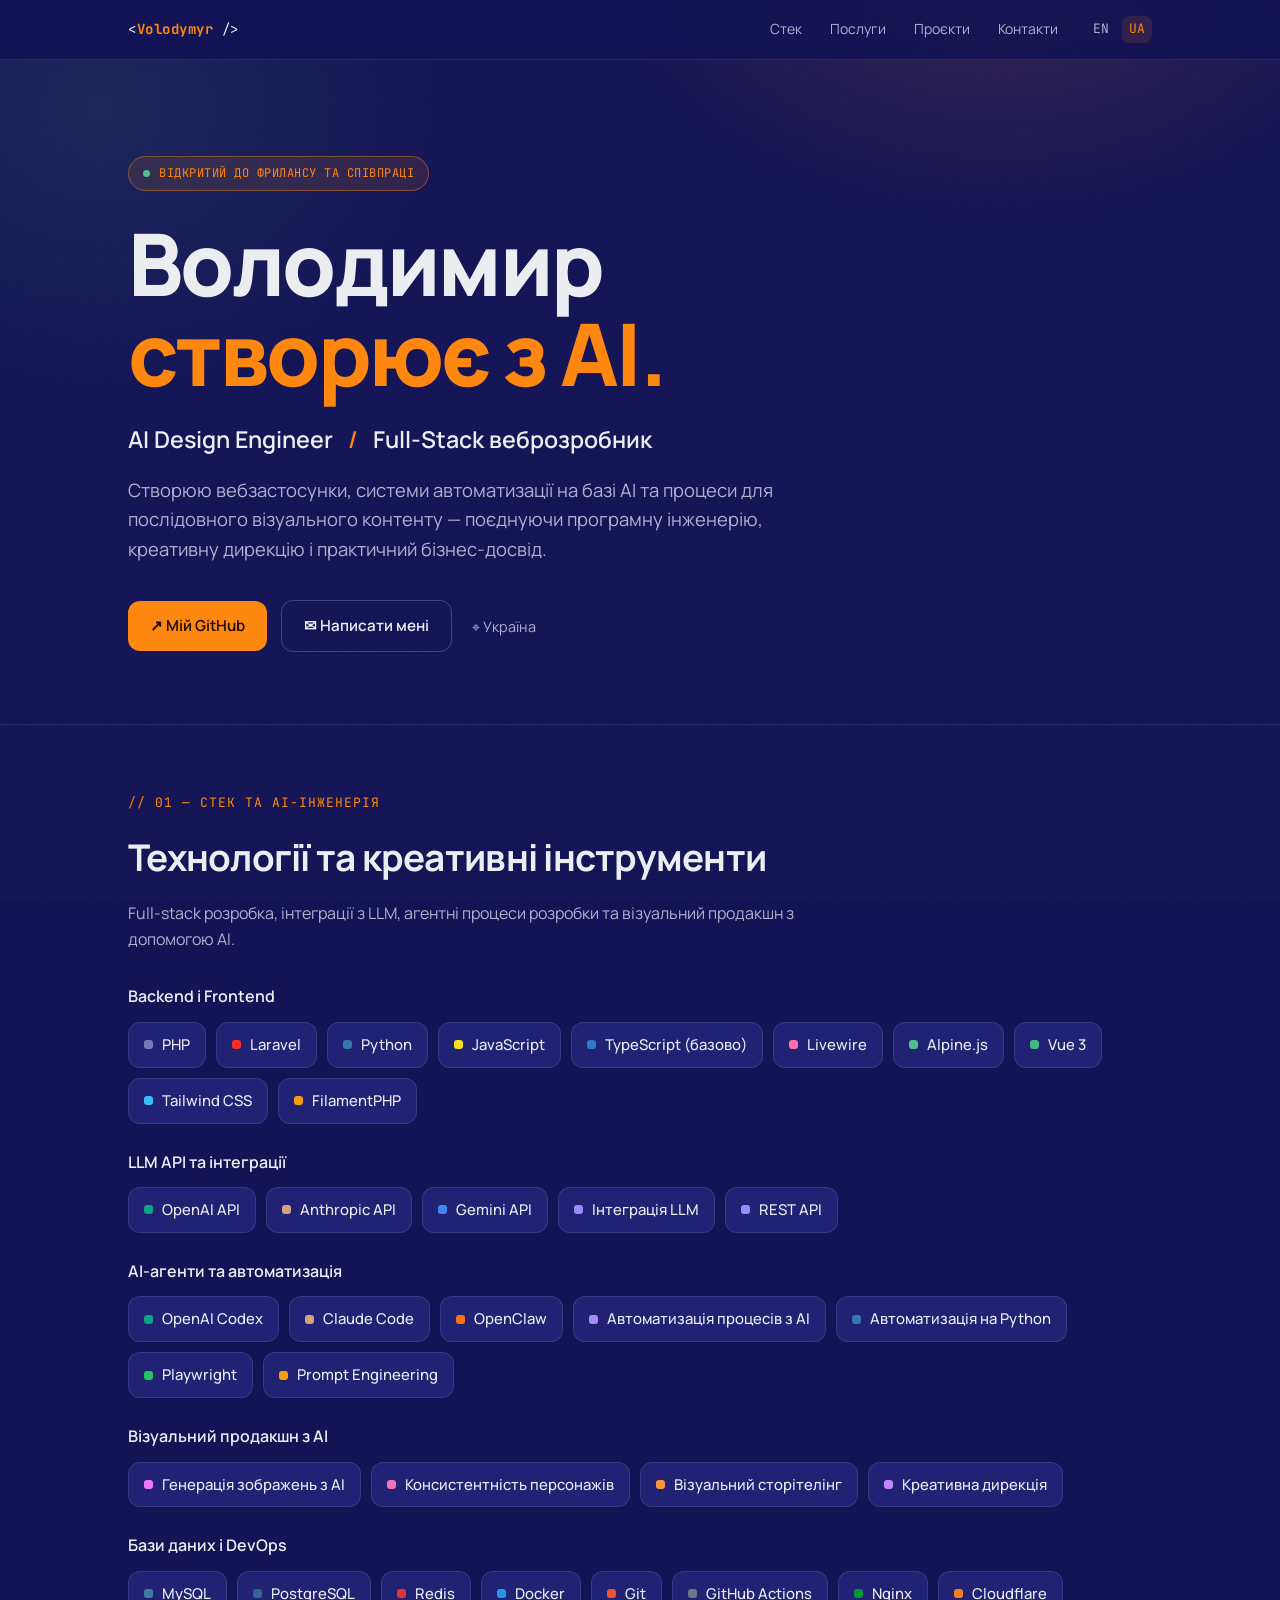
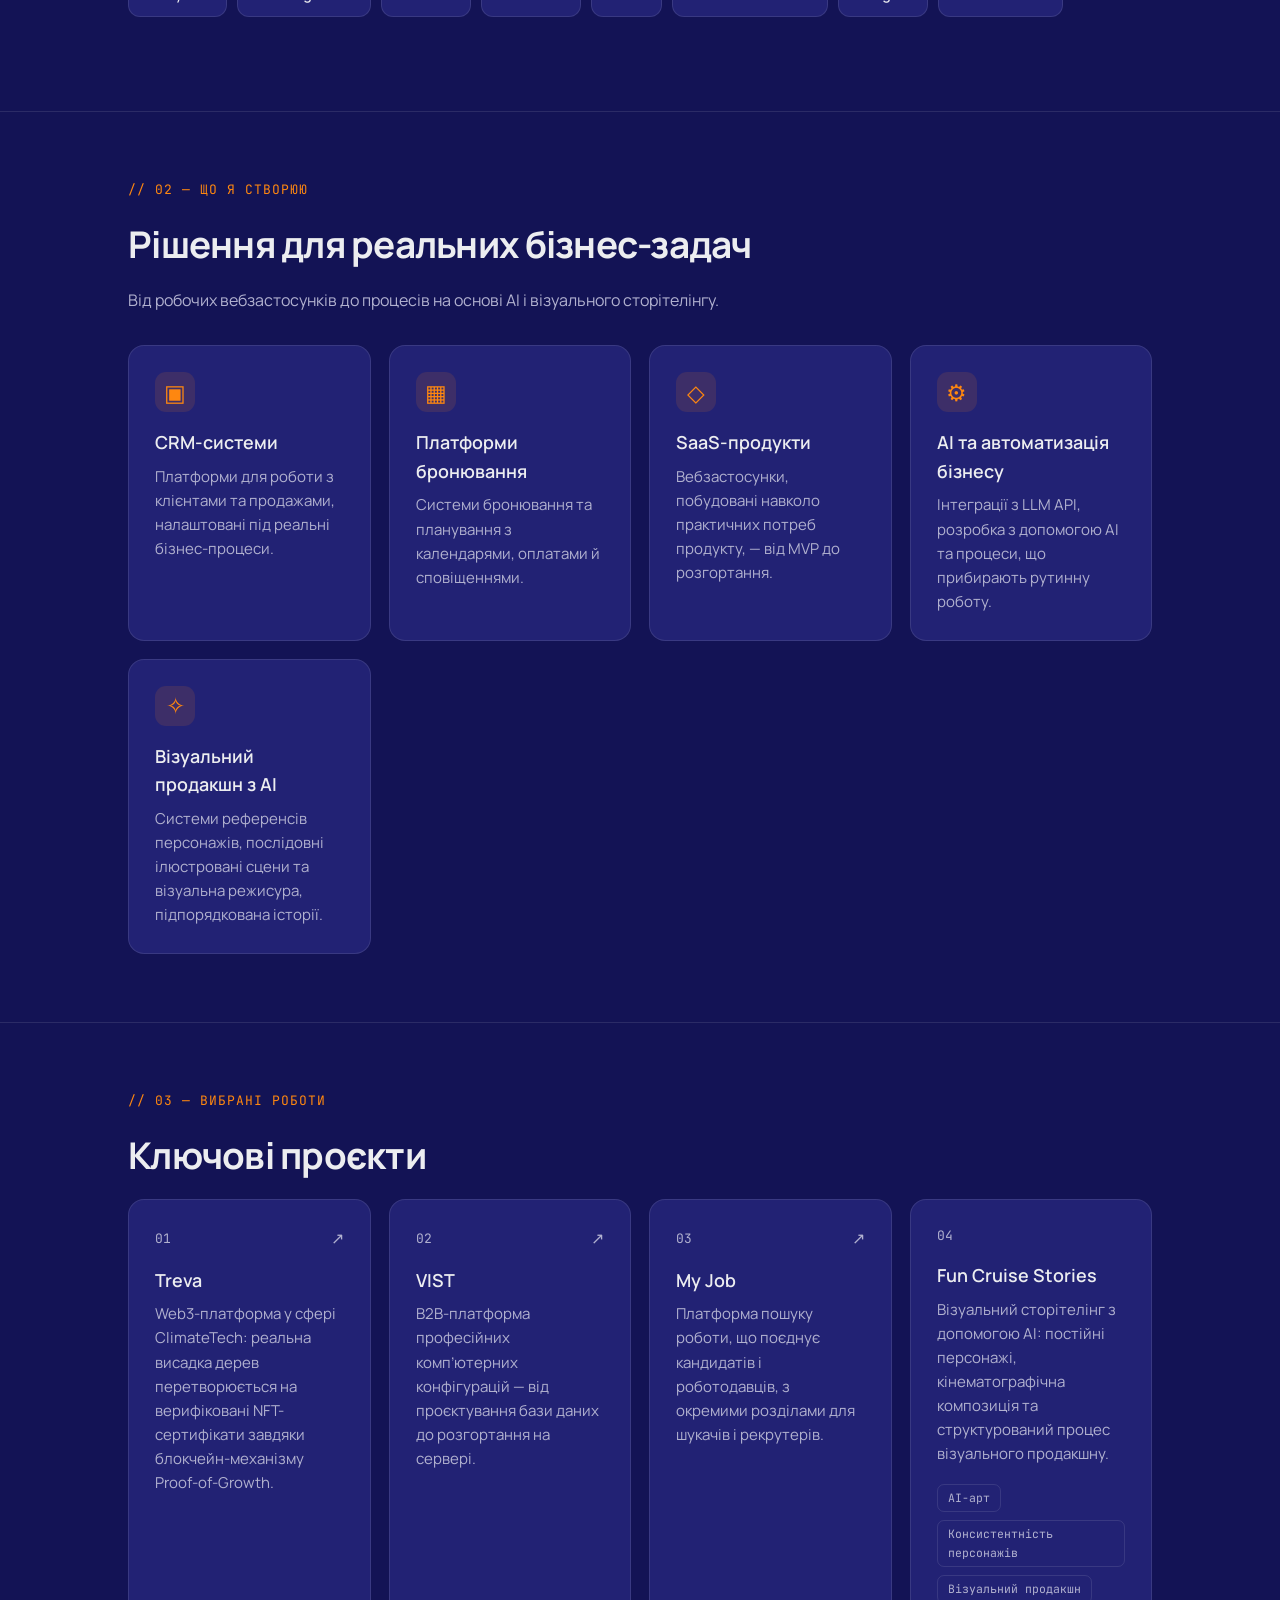
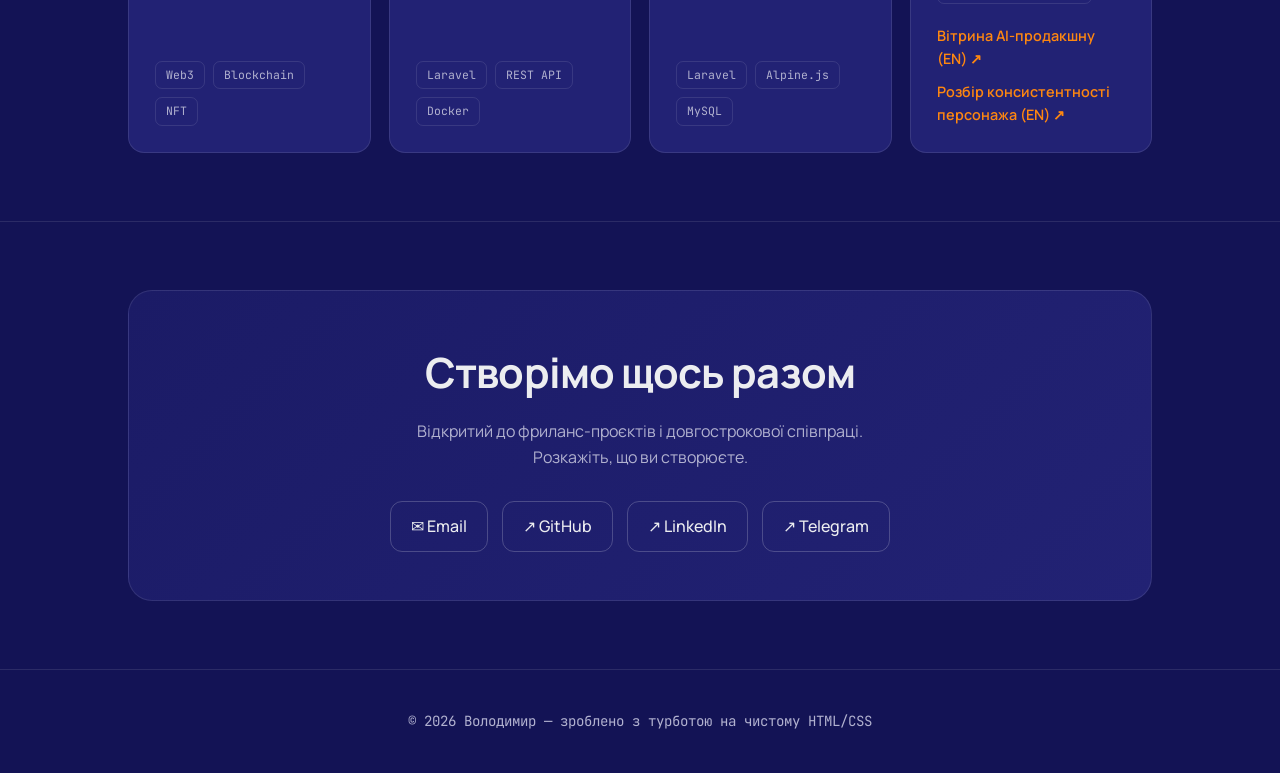
==== ua/index.html @ d11545d3 "feat: add Ukrainian version and expand AI stack - New stack groups, AI visual production card, Fun C" ====
<!DOCTYPE html>
<html lang="uk">
<head>
<meta charset="UTF-8" />
<meta name="viewport" content="width=device-width, initial-scale=1.0" />
<meta name="description" content="Володимир — AI Design Engineer і Full-Stack веброзробник. Laravel, Python, AI-агенти, автоматизація та візуальний продакшн." />
<title>Володимир — AI Design Engineer / Full-Stack веброзробник</title>
<link rel="canonical" href="https://vsukhovoi.github.io/ua/" />
<link rel="alternate" hreflang="en" href="https://vsukhovoi.github.io/" />
<link rel="alternate" hreflang="uk" href="https://vsukhovoi.github.io/ua/" />
<link rel="alternate" hreflang="x-default" href="https://vsukhovoi.github.io/" />
<link rel="preconnect" href="https://fonts.googleapis.com" />
<link rel="preconnect" href="https://fonts.gstatic.com" crossorigin />
<link href="https://fonts.googleapis.com/css2?family=Manrope:wght@400;500;600;700;800&family=JetBrains+Mono:wght@400;500&display=swap" rel="stylesheet" />
<link rel="stylesheet" href="../style.css" />
</head>
<body>
<nav><div class="nav-inner"><a href="#" class="logo">&lt;<b>Volodymyr</b> /&gt;</a><div class="nav-right"><div class="nav-links"><a href="#stack">Стек</a><a href="#build">Послуги</a><a href="#work">Проєкти</a><a href="#contact">Контакти</a></div><div class="lang"><a href="../" hreflang="en" lang="en">EN</a><a href="./" aria-current="page">UA</a></div></div></div></nav>
<header><div class="wrap">
<span class="eyebrow reveal d1"><span class="dot"></span> ВІДКРИТИЙ ДО ФРИЛАНСУ ТА СПІВПРАЦІ</span>
<h1 class="reveal d2">Володимир<br><span class="accent">створює з AI.</span></h1>
<p class="role reveal d3">AI Design Engineer <span class="sep">/</span> Full-Stack веброзробник</p>
<p class="lead reveal d4">Створюю вебзастосунки, системи автоматизації на базі AI та процеси для послідовного візуального контенту — поєднуючи програмну інженерію, креативну дирекцію і практичний бізнес-досвід.</p>
<div class="cta reveal d5"><a href="https://github.com/vsukhovoi" class="btn btn-primary" target="_blank" rel="noopener noreferrer">↗ Мій GitHub</a><a href="mailto:volodymyrsukhovoi@gmail.com" class="btn btn-ghost">✉ Написати мені</a><span class="meta-chip">⌖ Україна</span></div>
</div></header>
<section id="stack"><div class="wrap"><div class="sec-label">// 01 — СТЕК ТА AI-ІНЖЕНЕРІЯ</div><h2 class="sec-title">Технології та креативні інструменти</h2><p class="sec-intro">Full-stack розробка, інтеграції з LLM, агентні процеси розробки та візуальний продакшн з допомогою AI.</p>
<div class="stack-group"><h3>Backend і Frontend</h3><div class="stack">
<span class="chip"><i class="swatch" style="background:#777BB4"></i>PHP</span><span class="chip"><i class="swatch" style="background:#FF2D20"></i>Laravel</span><span class="chip"><i class="swatch" style="background:#3776AB"></i>Python</span><span class="chip"><i class="swatch" style="background:#F7DF1E"></i>JavaScript</span><span class="chip"><i class="swatch" style="background:#3178C6"></i>TypeScript (базово)</span><span class="chip"><i class="swatch" style="background:#FB70A9"></i>Livewire</span><span class="chip"><i class="swatch" style="background:#4FC08D"></i>Alpine.js</span><span class="chip"><i class="swatch" style="background:#42B883"></i>Vue 3</span><span class="chip"><i class="swatch" style="background:#38BDF8"></i>Tailwind CSS</span><span class="chip"><i class="swatch" style="background:#F59E0B"></i>FilamentPHP</span>
</div></div>
<div class="stack-group"><h3>LLM API та інтеграції</h3><div class="stack">
<span class="chip"><i class="swatch" style="background:#10A37F"></i>OpenAI API</span><span class="chip"><i class="swatch" style="background:#D4A27F"></i>Anthropic API</span><span class="chip"><i class="swatch" style="background:#4285F4"></i>Gemini API</span><span class="chip"><i class="swatch" style="background:#9B8AFB"></i>Інтеграція LLM</span><span class="chip"><i class="swatch" style="background:#9B8AFB"></i>REST API</span>
</div></div>
<div class="stack-group"><h3>AI-агенти та автоматизація</h3><div class="stack">
<span class="chip"><i class="swatch" style="background:#10A37F"></i>OpenAI Codex</span><span class="chip"><i class="swatch" style="background:#D4A27F"></i>Claude Code</span><span class="chip"><i class="swatch" style="background:#F97316"></i>OpenClaw</span><span class="chip"><i class="swatch" style="background:#A78BFA"></i>Автоматизація процесів з AI</span><span class="chip"><i class="swatch" style="background:#3776AB"></i>Автоматизація на Python</span><span class="chip"><i class="swatch" style="background:#22C55E"></i>Playwright</span><span class="chip"><i class="swatch" style="background:#F59E0B"></i>Prompt Engineering</span>
</div></div>
<div class="stack-group"><h3>Візуальний продакшн з AI</h3><div class="stack">
<span class="chip"><i class="swatch" style="background:#E879F9"></i>Генерація зображень з AI</span><span class="chip"><i class="swatch" style="background:#F472B6"></i>Консистентність персонажів</span><span class="chip"><i class="swatch" style="background:#FB923C"></i>Візуальний сторітелінг</span><span class="chip"><i class="swatch" style="background:#C084FC"></i>Креативна дирекція</span>
</div></div>
<div class="stack-group"><h3>Бази даних і DevOps</h3><div class="stack">
<span class="chip"><i class="swatch" style="background:#4479A1"></i>MySQL</span><span class="chip"><i class="swatch" style="background:#336791"></i>PostgreSQL</span><span class="chip"><i class="swatch" style="background:#DC382D"></i>Redis</span><span class="chip"><i class="swatch" style="background:#2496ED"></i>Docker</span><span class="chip"><i class="swatch" style="background:#F05032"></i>Git</span><span class="chip"><i class="swatch" style="background:#6E7681"></i>GitHub Actions</span><span class="chip"><i class="swatch" style="background:#009639"></i>Nginx</span><span class="chip"><i class="swatch" style="background:#F38020"></i>Cloudflare</span>
</div></div>
</div></section>
<section id="build"><div class="wrap"><div class="sec-label">// 02 — ЩО Я СТВОРЮЮ</div><h2 class="sec-title">Рішення для реальних бізнес-задач</h2><p class="sec-intro">Від робочих вебзастосунків до процесів на основі AI і візуального сторітелінгу.</p><div class="grid">
<div class="card"><div class="ico" aria-hidden="true">▣</div><h3>CRM-системи</h3><p>Платформи для роботи з клієнтами та продажами, налаштовані під реальні бізнес-процеси.</p></div>
<div class="card"><div class="ico" aria-hidden="true">▦</div><h3>Платформи бронювання</h3><p>Системи бронювання та планування з календарями, оплатами й сповіщеннями.</p></div>
<div class="card"><div class="ico" aria-hidden="true">◇</div><h3>SaaS-продукти</h3><p>Вебзастосунки, побудовані навколо практичних потреб продукту, — від MVP до розгортання.</p></div>
<div class="card"><div class="ico" aria-hidden="true">⚙</div><h3>AI та автоматизація бізнесу</h3><p>Інтеграції з LLM API, розробка з допомогою AI та процеси, що прибирають рутинну роботу.</p></div>
<div class="card"><div class="ico" aria-hidden="true">✧</div><h3>Візуальний продакшн з AI</h3><p>Системи референсів персонажів, послідовні ілюстровані сцени та візуальна режисура, підпорядкована історії.</p></div>
</div></div></section>
<section id="work"><div class="wrap"><div class="sec-label">// 03 — ВИБРАНІ РОБОТИ</div><h2 class="sec-title">Ключові проєкти</h2><div class="grid">
<a href="https://www.trevaproject.com/" class="proj" target="_blank" rel="noopener noreferrer"><div class="proj-top"><span class="num">01</span><span class="arrow">↗</span></div><h3>Treva</h3><p>Web3-платформа у сфері ClimateTech: реальна висадка дерев перетворюється на верифіковані NFT-сертифікати завдяки блокчейн-механізму Proof-of-Growth.</p><div class="tags"><span class="tag">Web3</span><span class="tag">Blockchain</span><span class="tag">NFT</span></div></a>
<a href="https://vist.net.ua/" class="proj" target="_blank" rel="noopener noreferrer"><div class="proj-top"><span class="num">02</span><span class="arrow">↗</span></div><h3>VIST</h3><p>B2B-платформа професійних комп’ютерних конфігурацій — від проєктування бази даних до розгортання на сервері.</p><div class="tags"><span class="tag">Laravel</span><span class="tag">REST API</span><span class="tag">Docker</span></div></a>
<a href="https://myjob.co.ua/" class="proj" target="_blank" rel="noopener noreferrer"><div class="proj-top"><span class="num">03</span><span class="arrow">↗</span></div><h3>My Job</h3><p>Платформа пошуку роботи, що поєднує кандидатів і роботодавців, з окремими розділами для шукачів і рекрутерів.</p><div class="tags"><span class="tag">Laravel</span><span class="tag">Alpine.js</span><span class="tag">MySQL</span></div></a>
<div class="proj"><div class="proj-top"><span class="num">04</span></div><h3>Fun Cruise Stories</h3><p>Візуальний сторітелінг з допомогою AI: постійні персонажі, кінематографічна композиція та структурований процес візуального продакшну.</p><div class="tags"><span class="tag">AI-арт</span><span class="tag">Консистентність персонажів</span><span class="tag">Візуальний продакшн</span></div><div class="project-links"><a href="https://github.com/vsukhovoi/ai-design-automation-showcase" target="_blank" rel="noopener noreferrer">Вітрина AI-продакшну (EN) ↗</a><a href="https://github.com/vsukhovoi/ai-design-automation-showcase/tree/main/breakdown" target="_blank" rel="noopener noreferrer">Розбір консистентності персонажа (EN) ↗</a></div></div>
</div></div></section>
<section id="contact"><div class="wrap"><div class="contact-box"><h2>Створімо щось разом</h2><p>Відкритий до фриланс-проєктів і довгострокової співпраці. Розкажіть, що ви створюєте.</p><div class="socials"><a href="mailto:volodymyrsukhovoi@gmail.com" class="soc">✉ Email</a><a href="https://github.com/vsukhovoi" class="soc" target="_blank" rel="noopener noreferrer">↗ GitHub</a><a href="https://linkedin.com/in/volodymyr-sukhovoi" class="soc" target="_blank" rel="noopener noreferrer">↗ LinkedIn</a><a href="https://t.me/vsukhovoi" class="soc" target="_blank" rel="noopener noreferrer">↗ Telegram</a></div></div></div></section>
<footer><div class="wrap"><span class="mono">© <span id="year">2026</span> Володимир — зроблено з турботою на чистому HTML/CSS</span></div></footer>
<script src="../script.js"></script>
</body>
</html>
---- style.css ----
:root{--bg:#131355;--bg-soft:#1b1b66;--surface:#222274;--line:rgba(255,255,255,.10);--line-strong:rgba(255,255,255,.20);--text:#ecedf0;--muted:#b1b1cf;--accent:#fe8710;--accent-soft:rgba(254,135,16,.12);--vue:#4fc08d;--radius:16px;--maxw:1080px;--f-head:"Sora",sans-serif;--f-body:"Hanken Grotesk",sans-serif;--f-mono:"JetBrains Mono",monospace}
/* Sora and Hanken Grotesk have no basic Cyrillic */
html:lang(uk){--f-head:"Manrope",sans-serif;--f-body:"Manrope",sans-serif}
*{margin:0;padding:0;box-sizing:border-box}html{scroll-behavior:smooth}body{background:var(--bg);color:var(--text);font-family:var(--f-body);line-height:1.6;-webkit-font-smoothing:antialiased;overflow-x:hidden}
body::before{content:"";position:fixed;inset:0;z-index:-2;background:radial-gradient(700px 500px at 78% -8%,rgba(254,135,16,.16),transparent 60%),radial-gradient(620px 520px at 8% 12%,rgba(79,192,141,.10),transparent 60%);pointer-events:none}
body::after{content:"";position:fixed;inset:0;z-index:-1;opacity:.035;pointer-events:none;background-image:url("data:image/svg+xml,%3Csvg xmlns='http://www.w3.org/2000/svg' width='120' height='120'%3E%3Cfilter id='n'%3E%3CfeTurbulence type='fractalNoise' baseFrequency='0.9' numOctaves='3'/%3E%3C/filter%3E%3Crect width='100%25' height='100%25' filter='url(%23n)'/%3E%3C/svg%3E")}
a{color:inherit;text-decoration:none}.wrap{max-width:var(--maxw);margin:auto;padding:0 28px}.mono{font-family:var(--f-mono)}
nav{position:sticky;top:0;z-index:50;backdrop-filter:blur(12px);background:rgba(19,19,85,.84);border-bottom:1px solid var(--line)}.nav-inner{display:flex;align-items:center;justify-content:space-between;padding:16px 28px;max-width:var(--maxw);margin:auto}.logo{font-family:var(--f-mono);font-size:14px;letter-spacing:.5px}.logo b{color:var(--accent)}.nav-links{display:flex;gap:28px;font-size:14px}.nav-links a{color:var(--muted);transition:color .2s}.nav-links a:hover{color:var(--text)}.nav-right{display:flex;align-items:center;gap:28px}.lang{display:flex;align-items:center;gap:6px;font-family:var(--f-mono);font-size:13px;color:var(--muted)}.lang a{padding:3px 7px;border-radius:7px;transition:color .2s}.lang a:hover{color:var(--text)}.lang a[aria-current]{color:var(--accent);background:var(--accent-soft)}
header{padding:96px 0 72px;position:relative}.eyebrow{display:inline-flex;align-items:center;gap:9px;font-family:var(--f-mono);font-size:12px;letter-spacing:.5px;color:var(--accent);background:var(--accent-soft);padding:7px 14px;border-radius:100px;border:1px solid rgba(254,135,16,.4);margin-bottom:28px}.dot{width:7px;height:7px;border-radius:50%;background:var(--vue);box-shadow:0 0 0 0 rgba(79,192,141,.6);animation:pulse 2.2s infinite}@keyframes pulse{0%{box-shadow:0 0 0 0 rgba(79,192,141,.5)}70%{box-shadow:0 0 0 9px rgba(79,192,141,0)}100%{box-shadow:0 0 0 0 rgba(79,192,141,0)}}
h1{font-family:var(--f-head);font-weight:800;font-size:clamp(2.8rem,8vw,5.4rem);line-height:1.04;letter-spacing:-.03em;margin-bottom:22px}h1 .accent{color:var(--accent)}.role{font-family:var(--f-head);font-weight:600;font-size:clamp(1.05rem,2.4vw,1.45rem);margin-bottom:18px}.role .sep{color:var(--accent);margin:0 10px}.lead{font-size:clamp(1rem,2vw,1.15rem);color:var(--muted);max-width:680px;margin-bottom:36px}.cta{display:flex;flex-wrap:wrap;gap:14px;align-items:center}.btn{display:inline-flex;align-items:center;gap:9px;font-weight:600;font-size:.95rem;padding:13px 22px;border-radius:12px;transition:transform .18s,background .2s,border-color .2s}.btn:hover{transform:translateY(-2px)}.btn-primary{background:var(--accent);color:#1a0a08}.btn-ghost{border:1px solid var(--line-strong)}.btn-ghost:hover{border-color:var(--accent);color:var(--accent)}.meta-chip{display:inline-flex;align-items:center;gap:8px;color:var(--muted);font-size:.9rem;margin-left:6px}
section{padding:68px 0;border-top:1px solid var(--line)}.sec-label{font-family:var(--f-mono);font-size:13px;color:var(--accent);letter-spacing:1px;margin-bottom:14px}.sec-title{font-family:var(--f-head);font-weight:700;font-size:clamp(1.6rem,4vw,2.3rem);letter-spacing:-.02em;margin-bottom:14px}.sec-intro{color:var(--muted);margin-bottom:32px;max-width:740px}
.stack-group{margin-bottom:26px}.stack-group h3{font-family:var(--f-head);font-size:1rem;font-weight:600;margin-bottom:12px}.stack{display:flex;flex-wrap:wrap;gap:10px}.chip{display:inline-flex;align-items:center;gap:9px;background:var(--surface);border:1px solid var(--line);padding:10px 15px;border-radius:12px;font-size:.93rem;font-weight:500;transition:transform .18s,border-color .2s,background .2s}.chip:hover{transform:translateY(-3px);border-color:var(--line-strong);background:var(--bg-soft)}.swatch{width:9px;height:9px;border-radius:3px;flex-shrink:0}
.grid{display:grid;grid-template-columns:repeat(auto-fit,minmax(240px,1fr));gap:18px}.card,.proj{background:var(--surface);border:1px solid var(--line);border-radius:var(--radius);padding:26px;transition:transform .2s,border-color .2s}.card:hover,.proj:hover{transform:translateY(-4px);border-color:var(--accent)}.card .ico{width:40px;height:40px;border-radius:11px;background:var(--accent-soft);display:flex;align-items:center;justify-content:center;margin-bottom:16px;color:var(--accent);font-size:23px}.card h3,.proj h3{font-family:var(--f-head);font-size:1.12rem;font-weight:600;margin-bottom:8px}.card p,.proj p{color:var(--muted);font-size:.94rem}.proj{display:flex;flex-direction:column}.proj-top{display:flex;align-items:center;justify-content:space-between;margin-bottom:14px}.proj-top .num{font-family:var(--f-mono);font-size:13px;color:var(--muted)}.proj-top .arrow{color:var(--muted)}.proj p{margin-bottom:18px}.tags{display:flex;flex-wrap:wrap;gap:8px;margin-top:auto}.tag{font-family:var(--f-mono);font-size:11.5px;color:var(--muted);border:1px solid var(--line);padding:4px 10px;border-radius:7px}.project-links{display:flex;flex-direction:column;align-items:flex-start;gap:10px;margin-top:20px}.project-links a{color:var(--accent);font-size:.9rem;font-weight:600;text-decoration:none}.project-links a:hover{text-decoration:underline}
.contact-box{background:linear-gradient(135deg,var(--bg-soft),var(--surface));border:1px solid var(--line);border-radius:24px;padding:48px;text-align:center}.contact-box h2{font-family:var(--f-head);font-weight:700;font-size:clamp(1.6rem,5vw,2.6rem);letter-spacing:-.02em;margin-bottom:14px}.contact-box p{color:var(--muted);max-width:480px;margin:0 auto 30px}.socials{display:flex;flex-wrap:wrap;gap:14px;justify-content:center}.soc{display:inline-flex;align-items:center;gap:9px;border:1px solid var(--line-strong);padding:12px 20px;border-radius:12px;font-weight:500;transition:transform .18s,border-color .2s,color .2s}.soc:hover{transform:translateY(-2px);border-color:var(--accent);color:var(--accent)}footer{padding:40px 0;border-top:1px solid var(--line);text-align:center;color:var(--muted);font-size:.88rem}
.reveal{opacity:0;transform:translateY(22px);animation:rise .7s cubic-bezier(.2,.7,.2,1) forwards}@keyframes rise{to{opacity:1;transform:none}}.d1{animation-delay:.05s}.d2{animation-delay:.15s}.d3{animation-delay:.25s}.d4{animation-delay:.35s}.d5{animation-delay:.45s}
@media(max-width:640px){.nav-links{display:none}header{padding:72px 0 56px}.wrap{padding:0 20px}.contact-box{padding:30px 20px}.role .sep{margin:0 5px}}
@media(prefers-reduced-motion:reduce){*,*::before,*::after{animation-duration:.01ms!important;transition-duration:.01ms!important;scroll-behavior:auto!important}}
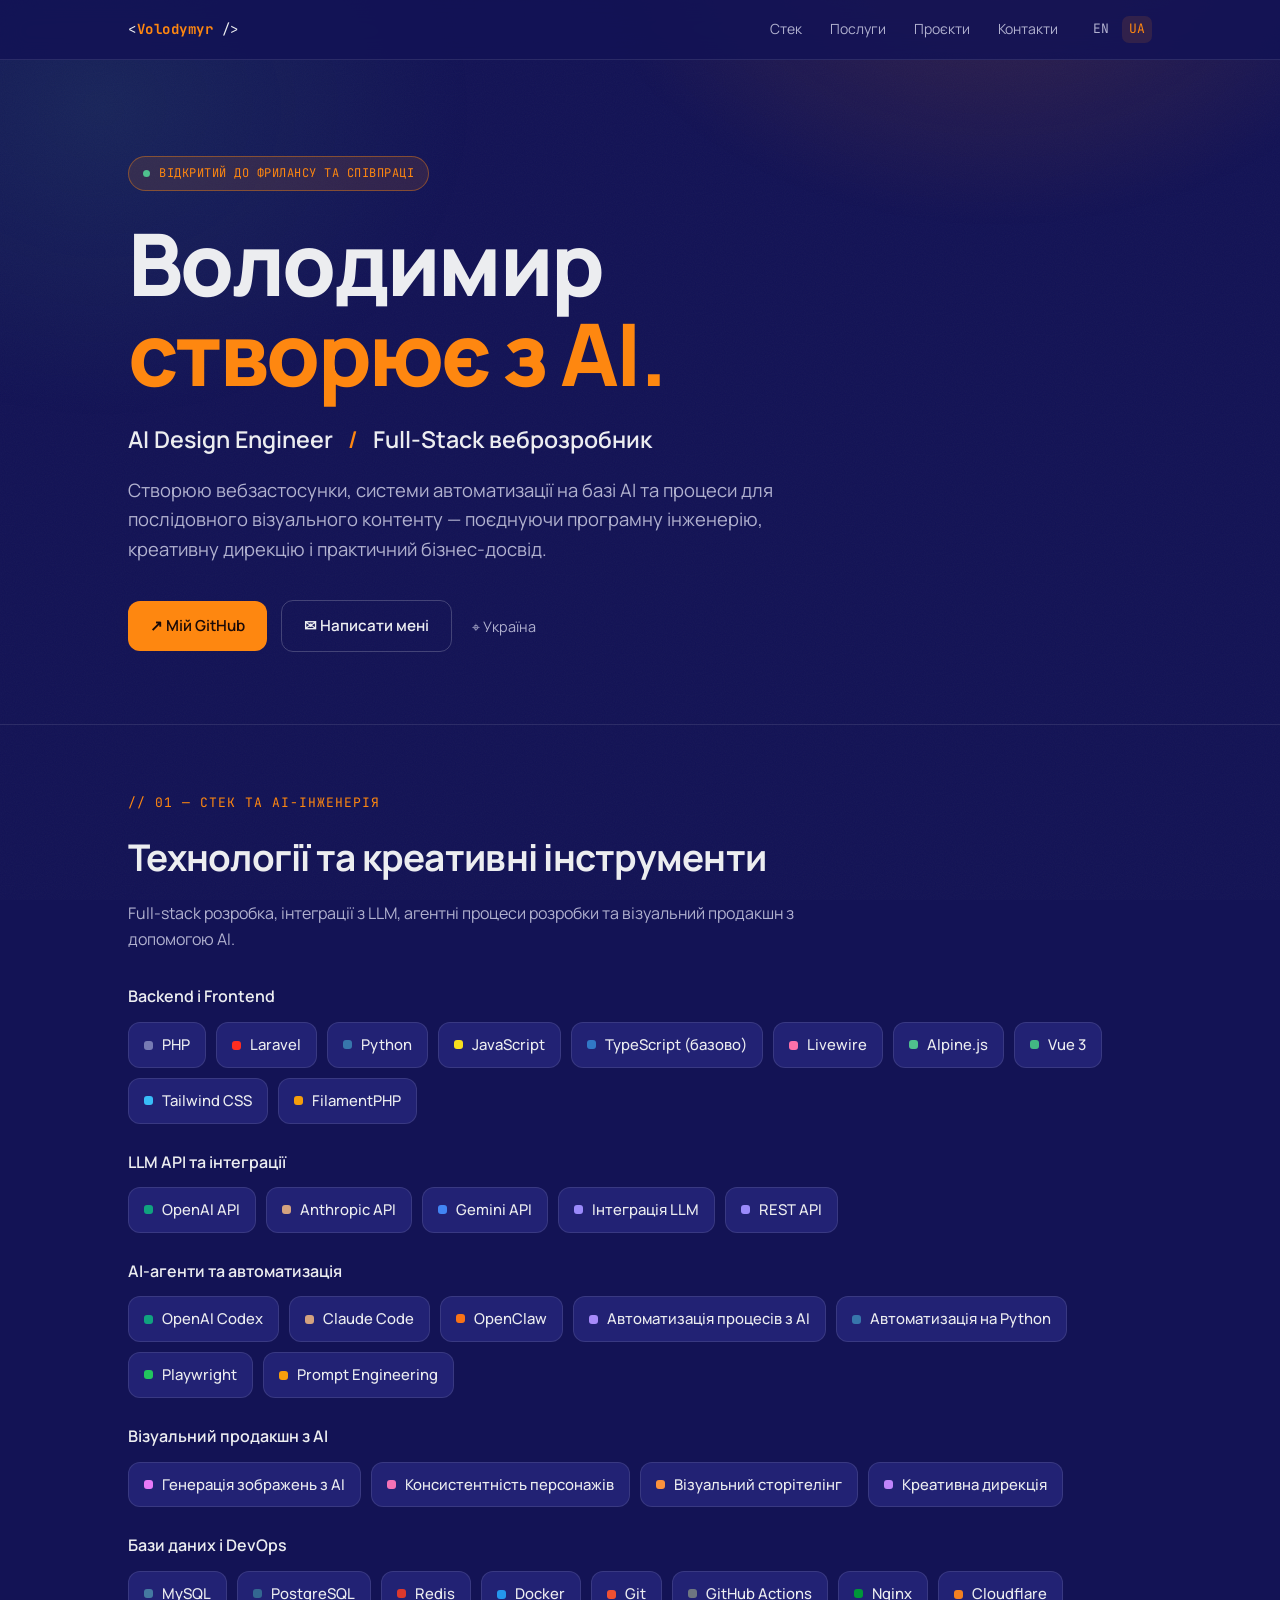
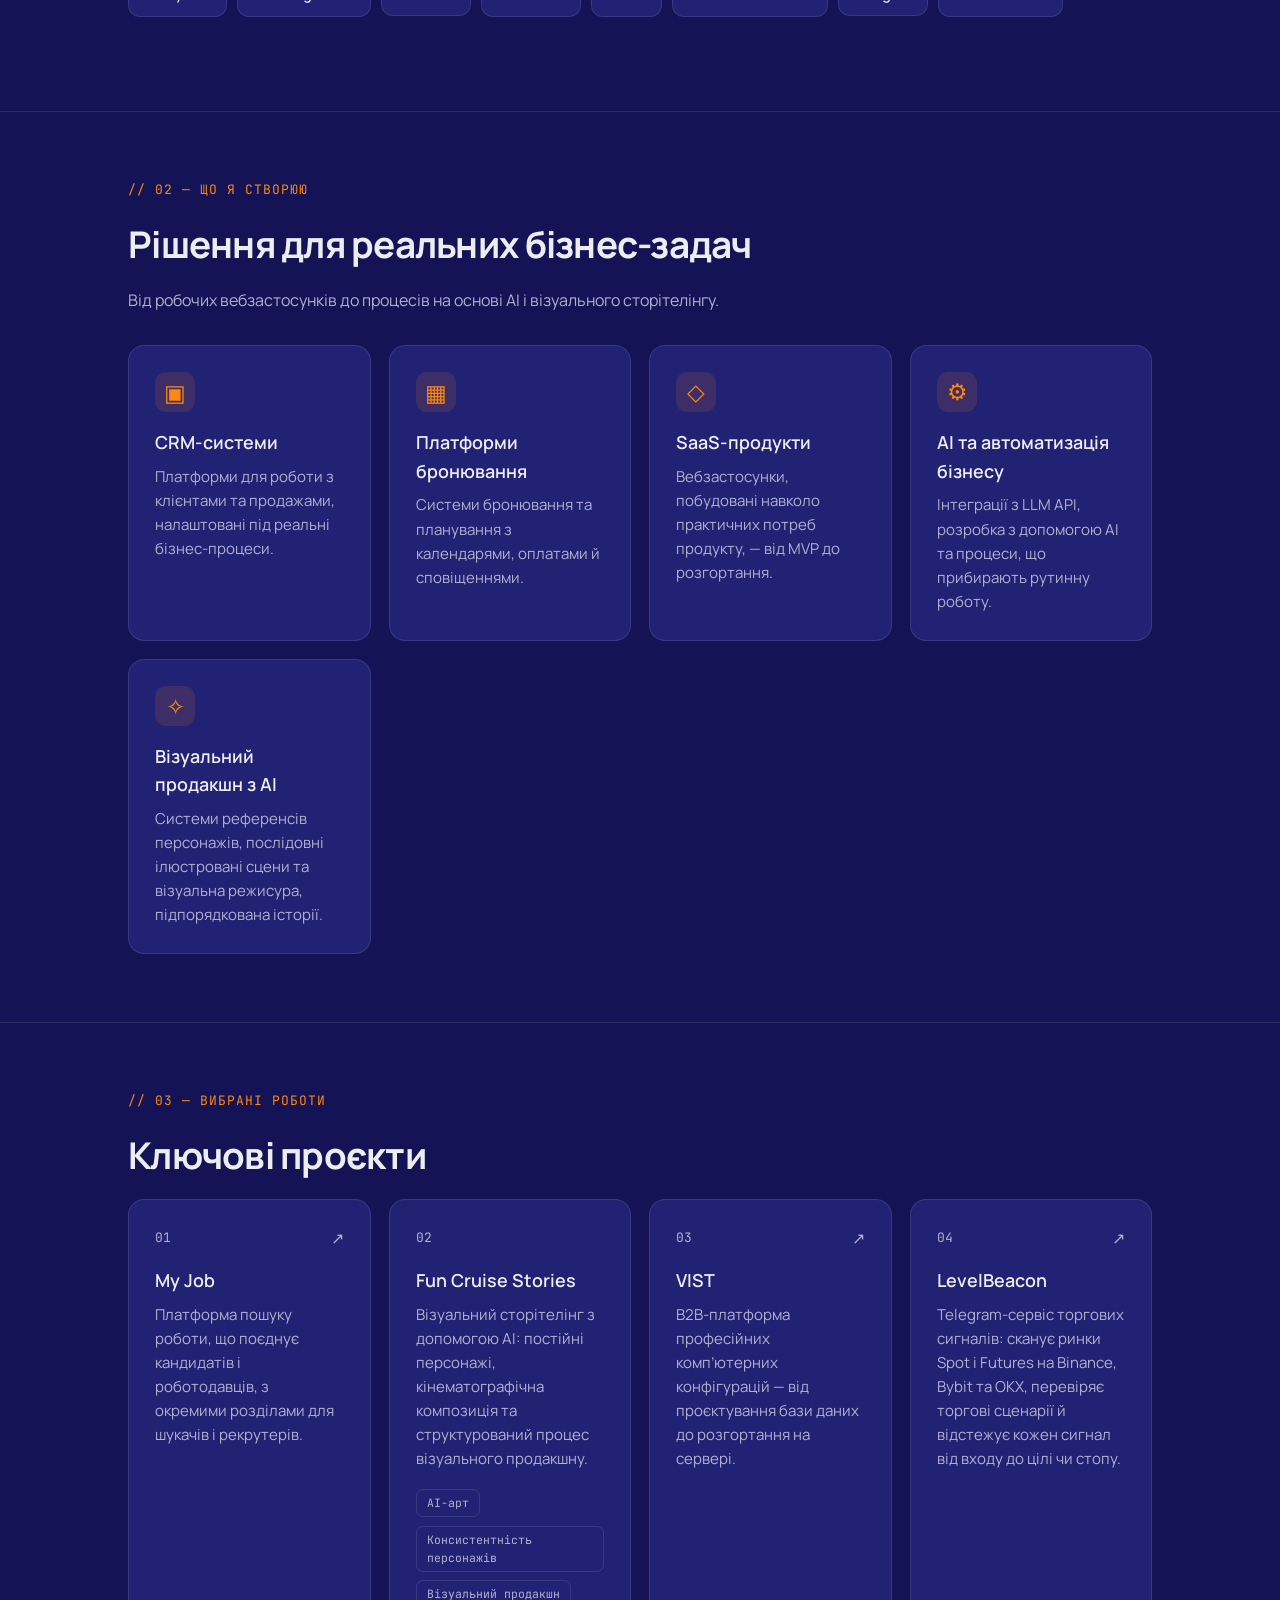
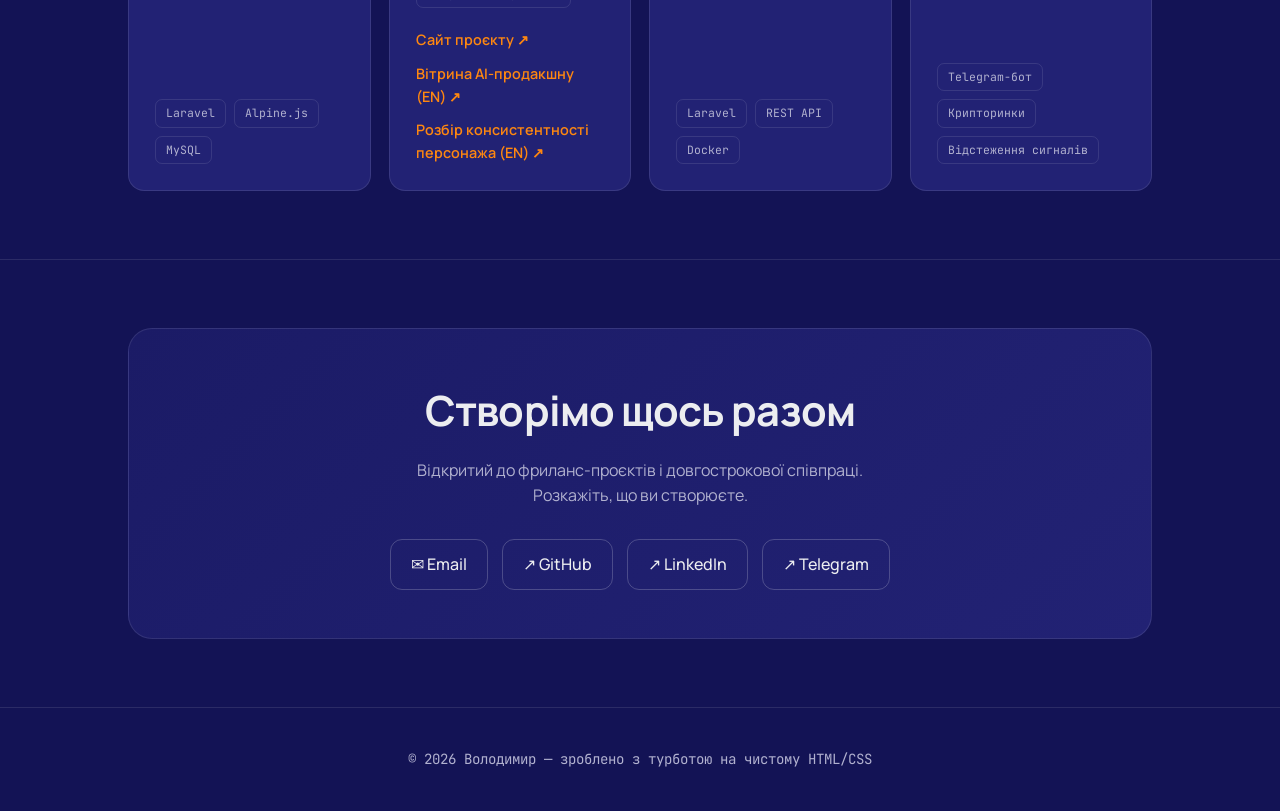
==== commit cf880dfc: "content: reorder featured projects, add LevelBeacon, drop Treva - 01 My Job, 02 Fun Cruise Stories (" ====
--- a/ua/index.html
+++ b/ua/index.html
@@ -48,10 +48,10 @@
 <div class="card"><div class="ico" aria-hidden="true">✧</div><h3>Візуальний продакшн з AI</h3><p>Системи референсів персонажів, послідовні ілюстровані сцени та візуальна режисура, підпорядкована історії.</p></div>
 </div></div></section>
 <section id="work"><div class="wrap"><div class="sec-label">// 03 — ВИБРАНІ РОБОТИ</div><h2 class="sec-title">Ключові проєкти</h2><div class="grid">
-<a href="https://www.trevaproject.com/" class="proj" target="_blank" rel="noopener noreferrer"><div class="proj-top"><span class="num">01</span><span class="arrow">↗</span></div><h3>Treva</h3><p>Web3-платформа у сфері ClimateTech: реальна висадка дерев перетворюється на верифіковані NFT-сертифікати завдяки блокчейн-механізму Proof-of-Growth.</p><div class="tags"><span class="tag">Web3</span><span class="tag">Blockchain</span><span class="tag">NFT</span></div></a>
-<a href="https://vist.net.ua/" class="proj" target="_blank" rel="noopener noreferrer"><div class="proj-top"><span class="num">02</span><span class="arrow">↗</span></div><h3>VIST</h3><p>B2B-платформа професійних комп’ютерних конфігурацій — від проєктування бази даних до розгортання на сервері.</p><div class="tags"><span class="tag">Laravel</span><span class="tag">REST API</span><span class="tag">Docker</span></div></a>
-<a href="https://myjob.co.ua/" class="proj" target="_blank" rel="noopener noreferrer"><div class="proj-top"><span class="num">03</span><span class="arrow">↗</span></div><h3>My Job</h3><p>Платформа пошуку роботи, що поєднує кандидатів і роботодавців, з окремими розділами для шукачів і рекрутерів.</p><div class="tags"><span class="tag">Laravel</span><span class="tag">Alpine.js</span><span class="tag">MySQL</span></div></a>
-<div class="proj"><div class="proj-top"><span class="num">04</span></div><h3>Fun Cruise Stories</h3><p>Візуальний сторітелінг з допомогою AI: постійні персонажі, кінематографічна композиція та структурований процес візуального продакшну.</p><div class="tags"><span class="tag">AI-арт</span><span class="tag">Консистентність персонажів</span><span class="tag">Візуальний продакшн</span></div><div class="project-links"><a href="https://github.com/vsukhovoi/ai-design-automation-showcase" target="_blank" rel="noopener noreferrer">Вітрина AI-продакшну (EN) ↗</a><a href="https://github.com/vsukhovoi/ai-design-automation-showcase/tree/main/breakdown" target="_blank" rel="noopener noreferrer">Розбір консистентності персонажа (EN) ↗</a></div></div>
+<a href="https://myjob.co.ua/" class="proj" target="_blank" rel="noopener noreferrer"><div class="proj-top"><span class="num">01</span><span class="arrow">↗</span></div><h3>My Job</h3><p>Платформа пошуку роботи, що поєднує кандидатів і роботодавців, з окремими розділами для шукачів і рекрутерів.</p><div class="tags"><span class="tag">Laravel</span><span class="tag">Alpine.js</span><span class="tag">MySQL</span></div></a>
+<div class="proj"><div class="proj-top"><span class="num">02</span></div><h3>Fun Cruise Stories</h3><p>Візуальний сторітелінг з допомогою AI: постійні персонажі, кінематографічна композиція та структурований процес візуального продакшну.</p><div class="tags"><span class="tag">AI-арт</span><span class="tag">Консистентність персонажів</span><span class="tag">Візуальний продакшн</span></div><div class="project-links"><a href="https://funcruisestories.pp.ua/" target="_blank" rel="noopener noreferrer">Сайт проєкту ↗</a><a href="https://github.com/vsukhovoi/ai-design-automation-showcase" target="_blank" rel="noopener noreferrer">Вітрина AI-продакшну (EN) ↗</a><a href="https://github.com/vsukhovoi/ai-design-automation-showcase/tree/main/breakdown" target="_blank" rel="noopener noreferrer">Розбір консистентності персонажа (EN) ↗</a></div></div>
+<a href="https://vist.net.ua/" class="proj" target="_blank" rel="noopener noreferrer"><div class="proj-top"><span class="num">03</span><span class="arrow">↗</span></div><h3>VIST</h3><p>B2B-платформа професійних комп’ютерних конфігурацій — від проєктування бази даних до розгортання на сервері.</p><div class="tags"><span class="tag">Laravel</span><span class="tag">REST API</span><span class="tag">Docker</span></div></a>
+<a href="https://levelbeacon.pp.ua/" class="proj" target="_blank" rel="noopener noreferrer"><div class="proj-top"><span class="num">04</span><span class="arrow">↗</span></div><h3>LevelBeacon</h3><p>Telegram-сервіс торгових сигналів: сканує ринки Spot і Futures на Binance, Bybit та OKX, перевіряє торгові сценарії й відстежує кожен сигнал від входу до цілі чи стопу.</p><div class="tags"><span class="tag">Telegram-бот</span><span class="tag">Крипторинки</span><span class="tag">Відстеження сигналів</span></div></a>
 </div></div></section>
 <section id="contact"><div class="wrap"><div class="contact-box"><h2>Створімо щось разом</h2><p>Відкритий до фриланс-проєктів і довгострокової співпраці. Розкажіть, що ви створюєте.</p><div class="socials"><a href="mailto:volodymyrsukhovoi@gmail.com" class="soc">✉ Email</a><a href="https://github.com/vsukhovoi" class="soc" target="_blank" rel="noopener noreferrer">↗ GitHub</a><a href="https://linkedin.com/in/volodymyr-sukhovoi" class="soc" target="_blank" rel="noopener noreferrer">↗ LinkedIn</a><a href="https://t.me/vsukhovoi" class="soc" target="_blank" rel="noopener noreferrer">↗ Telegram</a></div></div></div></section>
 <footer><div class="wrap"><span class="mono">© <span id="year">2026</span> Володимир — зроблено з турботою на чистому HTML/CSS</span></div></footer>
--- a/style.css
+++ b/style.css
@@ -10,7 +10,7 @@
 h1{font-family:var(--f-head);font-weight:800;font-size:clamp(2.8rem,8vw,5.4rem);line-height:1.04;letter-spacing:-.03em;margin-bottom:22px}h1 .accent{color:var(--accent)}.role{font-family:var(--f-head);font-weight:600;font-size:clamp(1.05rem,2.4vw,1.45rem);margin-bottom:18px}.role .sep{color:var(--accent);margin:0 10px}.lead{font-size:clamp(1rem,2vw,1.15rem);color:var(--muted);max-width:680px;margin-bottom:36px}.cta{display:flex;flex-wrap:wrap;gap:14px;align-items:center}.btn{display:inline-flex;align-items:center;gap:9px;font-weight:600;font-size:.95rem;padding:13px 22px;border-radius:12px;transition:transform .18s,background .2s,border-color .2s}.btn:hover{transform:translateY(-2px)}.btn-primary{background:var(--accent);color:#1a0a08}.btn-ghost{border:1px solid var(--line-strong)}.btn-ghost:hover{border-color:var(--accent);color:var(--accent)}.meta-chip{display:inline-flex;align-items:center;gap:8px;color:var(--muted);font-size:.9rem;margin-left:6px}
 section{padding:68px 0;border-top:1px solid var(--line)}.sec-label{font-family:var(--f-mono);font-size:13px;color:var(--accent);letter-spacing:1px;margin-bottom:14px}.sec-title{font-family:var(--f-head);font-weight:700;font-size:clamp(1.6rem,4vw,2.3rem);letter-spacing:-.02em;margin-bottom:14px}.sec-intro{color:var(--muted);margin-bottom:32px;max-width:740px}
 .stack-group{margin-bottom:26px}.stack-group h3{font-family:var(--f-head);font-size:1rem;font-weight:600;margin-bottom:12px}.stack{display:flex;flex-wrap:wrap;gap:10px}.chip{display:inline-flex;align-items:center;gap:9px;background:var(--surface);border:1px solid var(--line);padding:10px 15px;border-radius:12px;font-size:.93rem;font-weight:500;transition:transform .18s,border-color .2s,background .2s}.chip:hover{transform:translateY(-3px);border-color:var(--line-strong);background:var(--bg-soft)}.swatch{width:9px;height:9px;border-radius:3px;flex-shrink:0}
-.grid{display:grid;grid-template-columns:repeat(auto-fit,minmax(240px,1fr));gap:18px}.card,.proj{background:var(--surface);border:1px solid var(--line);border-radius:var(--radius);padding:26px;transition:transform .2s,border-color .2s}.card:hover,.proj:hover{transform:translateY(-4px);border-color:var(--accent)}.card .ico{width:40px;height:40px;border-radius:11px;background:var(--accent-soft);display:flex;align-items:center;justify-content:center;margin-bottom:16px;color:var(--accent);font-size:23px}.card h3,.proj h3{font-family:var(--f-head);font-size:1.12rem;font-weight:600;margin-bottom:8px}.card p,.proj p{color:var(--muted);font-size:.94rem}.proj{display:flex;flex-direction:column}.proj-top{display:flex;align-items:center;justify-content:space-between;margin-bottom:14px}.proj-top .num{font-family:var(--f-mono);font-size:13px;color:var(--muted)}.proj-top .arrow{color:var(--muted)}.proj p{margin-bottom:18px}.tags{display:flex;flex-wrap:wrap;gap:8px;margin-top:auto}.tag{font-family:var(--f-mono);font-size:11.5px;color:var(--muted);border:1px solid var(--line);padding:4px 10px;border-radius:7px}.project-links{display:flex;flex-direction:column;align-items:flex-start;gap:10px;margin-top:20px}.project-links a{color:var(--accent);font-size:.9rem;font-weight:600;text-decoration:none}.project-links a:hover{text-decoration:underline}
+.grid{display:grid;grid-template-columns:repeat(auto-fit,minmax(240px,1fr));gap:18px}.card,.proj{background:var(--surface);border:1px solid var(--line);border-radius:var(--radius);padding:26px;transition:transform .2s,border-color .2s}.card:hover,.proj:hover{transform:translateY(-4px);border-color:var(--accent)}.card .ico{width:40px;height:40px;border-radius:11px;background:var(--accent-soft);display:flex;align-items:center;justify-content:center;margin-bottom:16px;color:var(--accent);font-size:23px}.card h3,.proj h3{font-family:var(--f-head);font-size:1.12rem;font-weight:600;margin-bottom:8px}.card p,.proj p{color:var(--muted);font-size:.94rem}.proj{display:flex;flex-direction:column}.proj-top{display:flex;align-items:center;justify-content:space-between;min-height:26px;margin-bottom:14px}.proj-top .num{font-family:var(--f-mono);font-size:13px;color:var(--muted)}.proj-top .arrow{color:var(--muted)}.proj p{margin-bottom:18px}.tags{display:flex;flex-wrap:wrap;gap:8px;margin-top:auto}.tag{font-family:var(--f-mono);font-size:11.5px;color:var(--muted);border:1px solid var(--line);padding:4px 10px;border-radius:7px}.project-links{display:flex;flex-direction:column;align-items:flex-start;gap:10px;margin-top:20px}.project-links a{color:var(--accent);font-size:.9rem;font-weight:600;text-decoration:none}.project-links a:hover{text-decoration:underline}
 .contact-box{background:linear-gradient(135deg,var(--bg-soft),var(--surface));border:1px solid var(--line);border-radius:24px;padding:48px;text-align:center}.contact-box h2{font-family:var(--f-head);font-weight:700;font-size:clamp(1.6rem,5vw,2.6rem);letter-spacing:-.02em;margin-bottom:14px}.contact-box p{color:var(--muted);max-width:480px;margin:0 auto 30px}.socials{display:flex;flex-wrap:wrap;gap:14px;justify-content:center}.soc{display:inline-flex;align-items:center;gap:9px;border:1px solid var(--line-strong);padding:12px 20px;border-radius:12px;font-weight:500;transition:transform .18s,border-color .2s,color .2s}.soc:hover{transform:translateY(-2px);border-color:var(--accent);color:var(--accent)}footer{padding:40px 0;border-top:1px solid var(--line);text-align:center;color:var(--muted);font-size:.88rem}
 .reveal{opacity:0;transform:translateY(22px);animation:rise .7s cubic-bezier(.2,.7,.2,1) forwards}@keyframes rise{to{opacity:1;transform:none}}.d1{animation-delay:.05s}.d2{animation-delay:.15s}.d3{animation-delay:.25s}.d4{animation-delay:.35s}.d5{animation-delay:.45s}
 @media(max-width:640px){.nav-links{display:none}header{padding:72px 0 56px}.wrap{padding:0 20px}.contact-box{padding:30px 20px}.role .sep{margin:0 5px}}
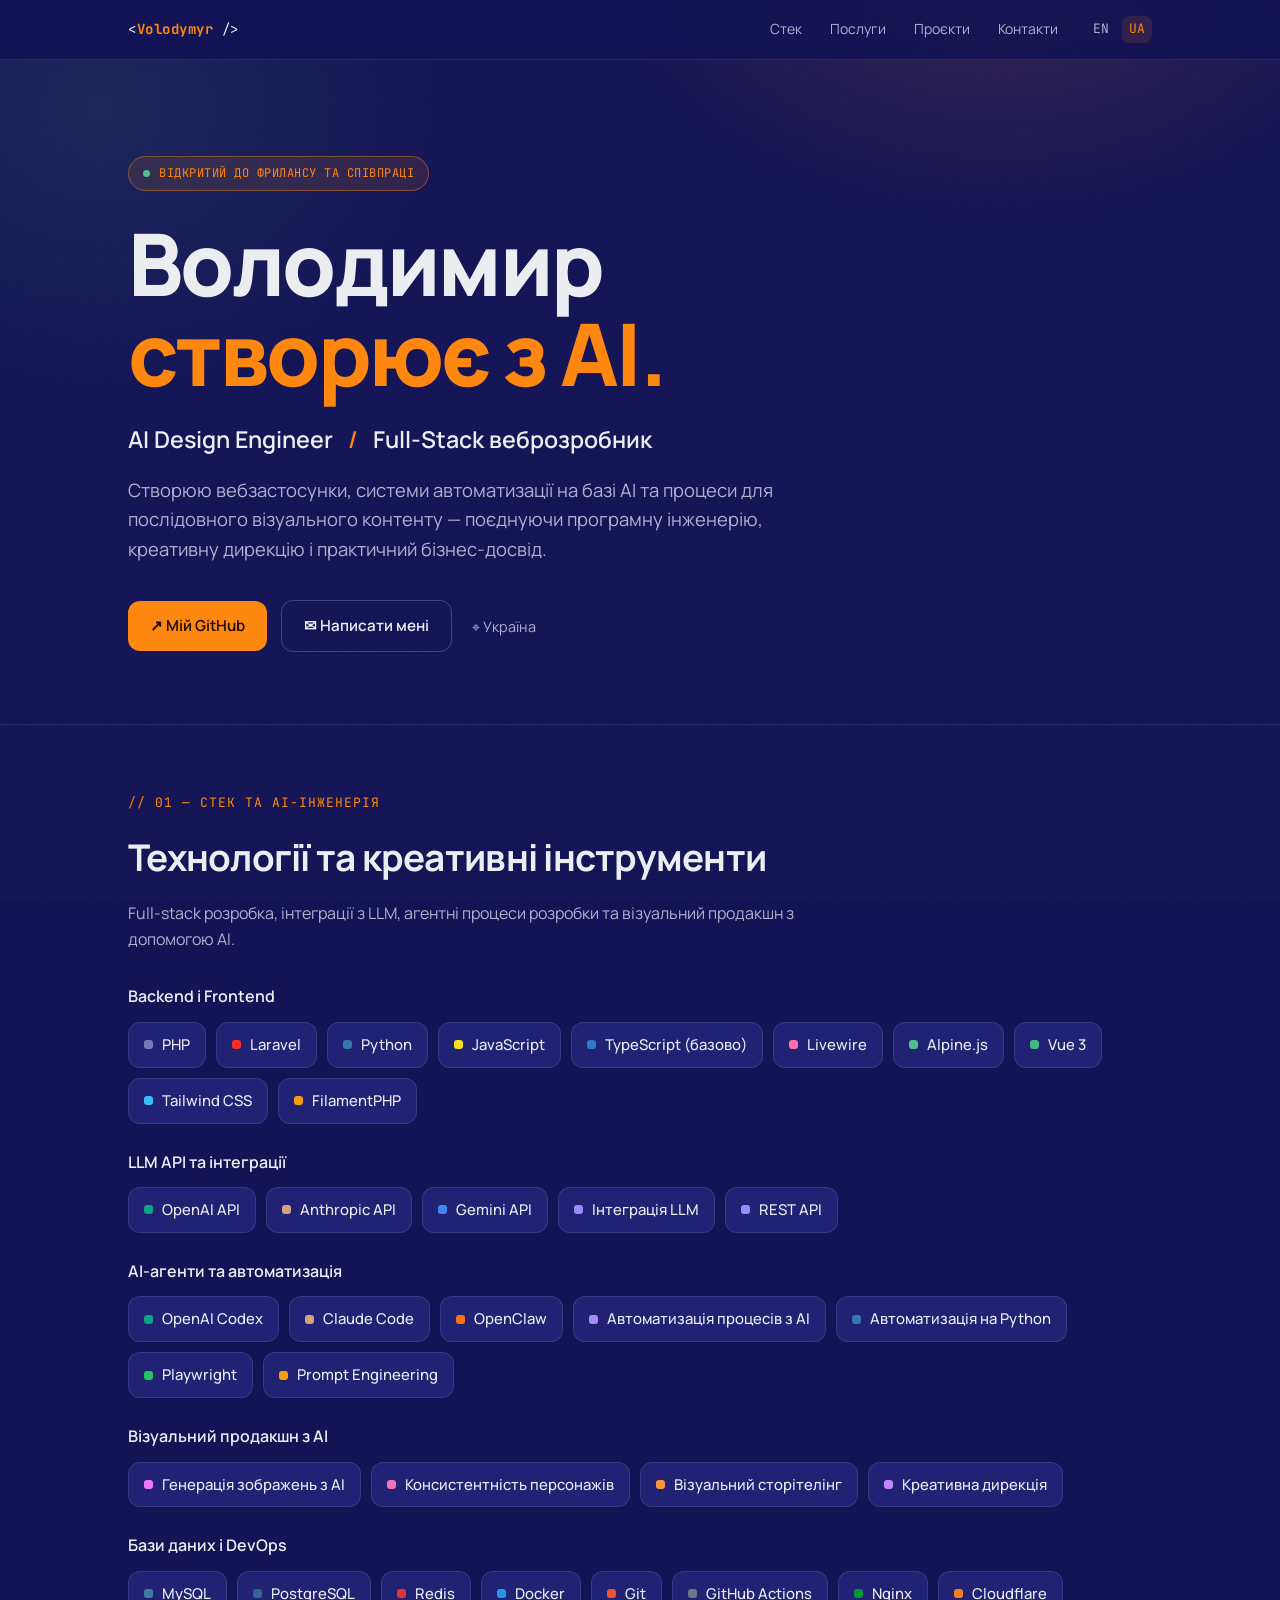
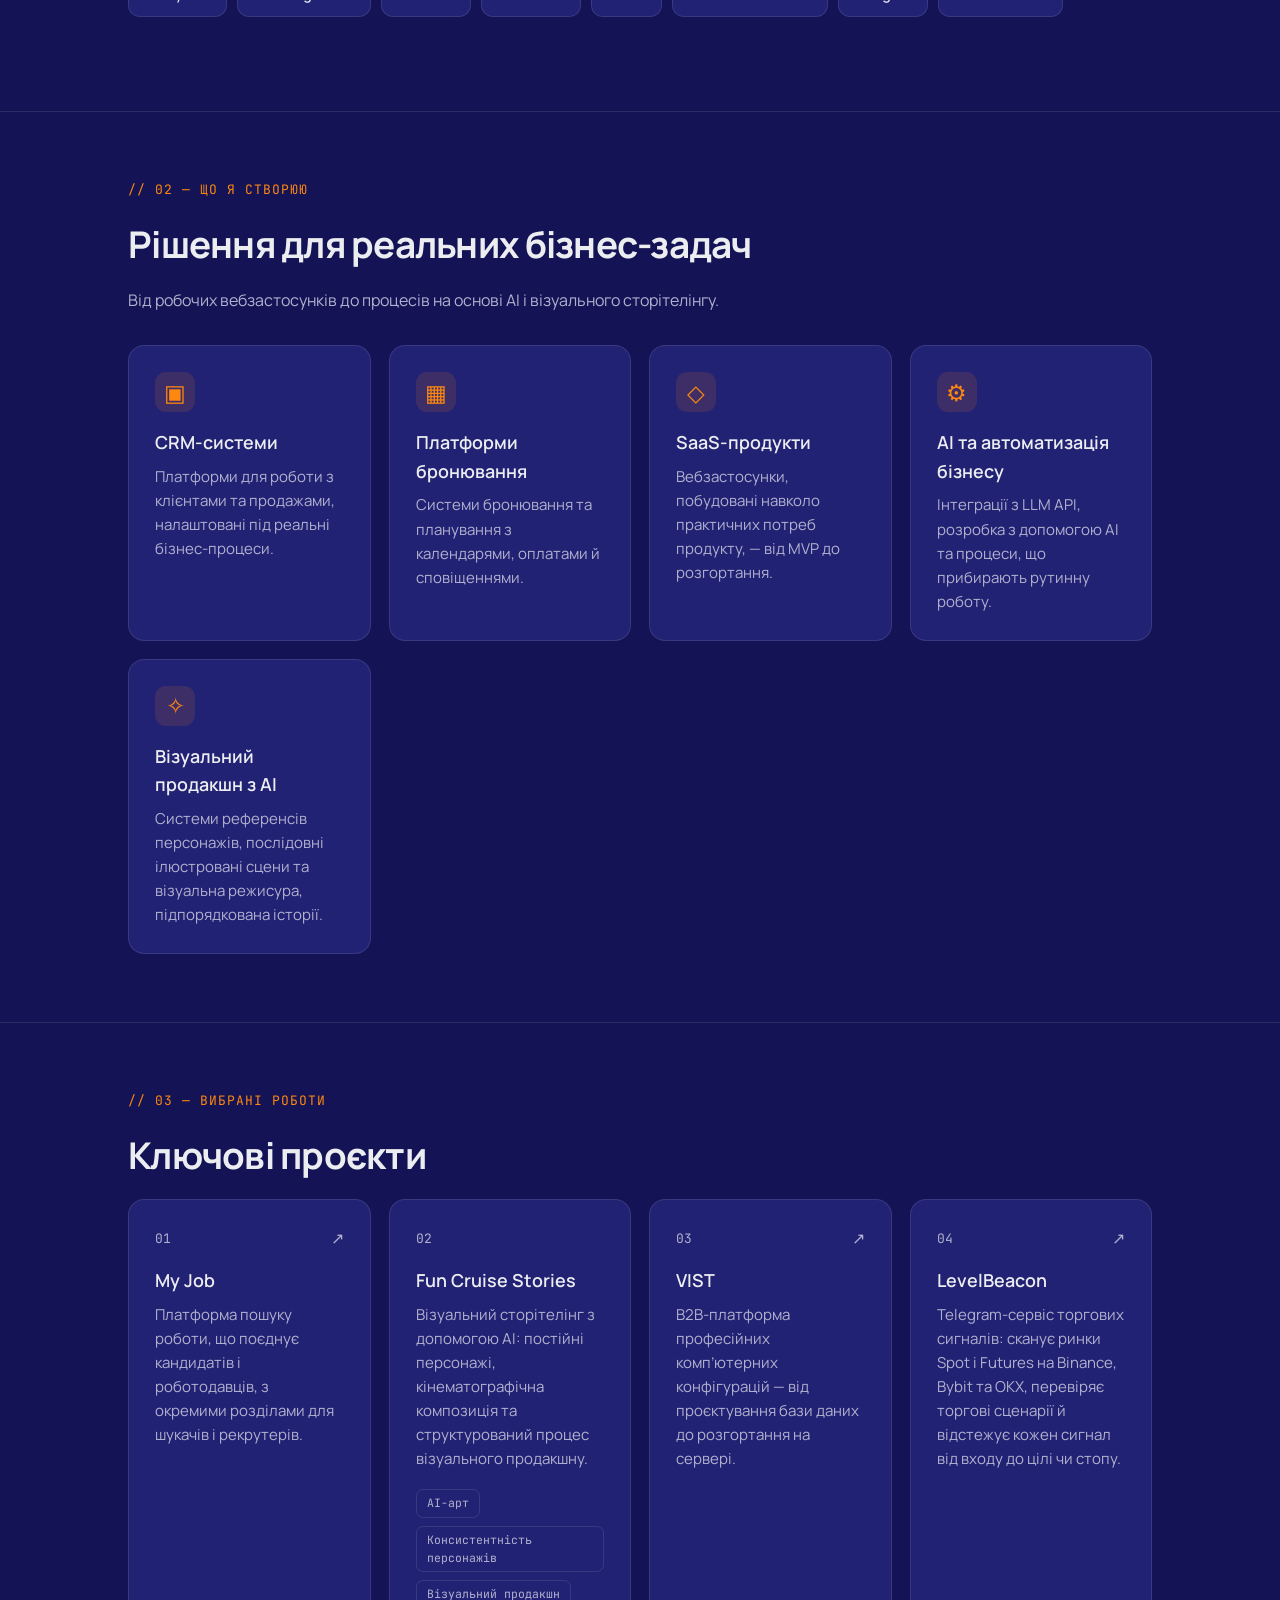
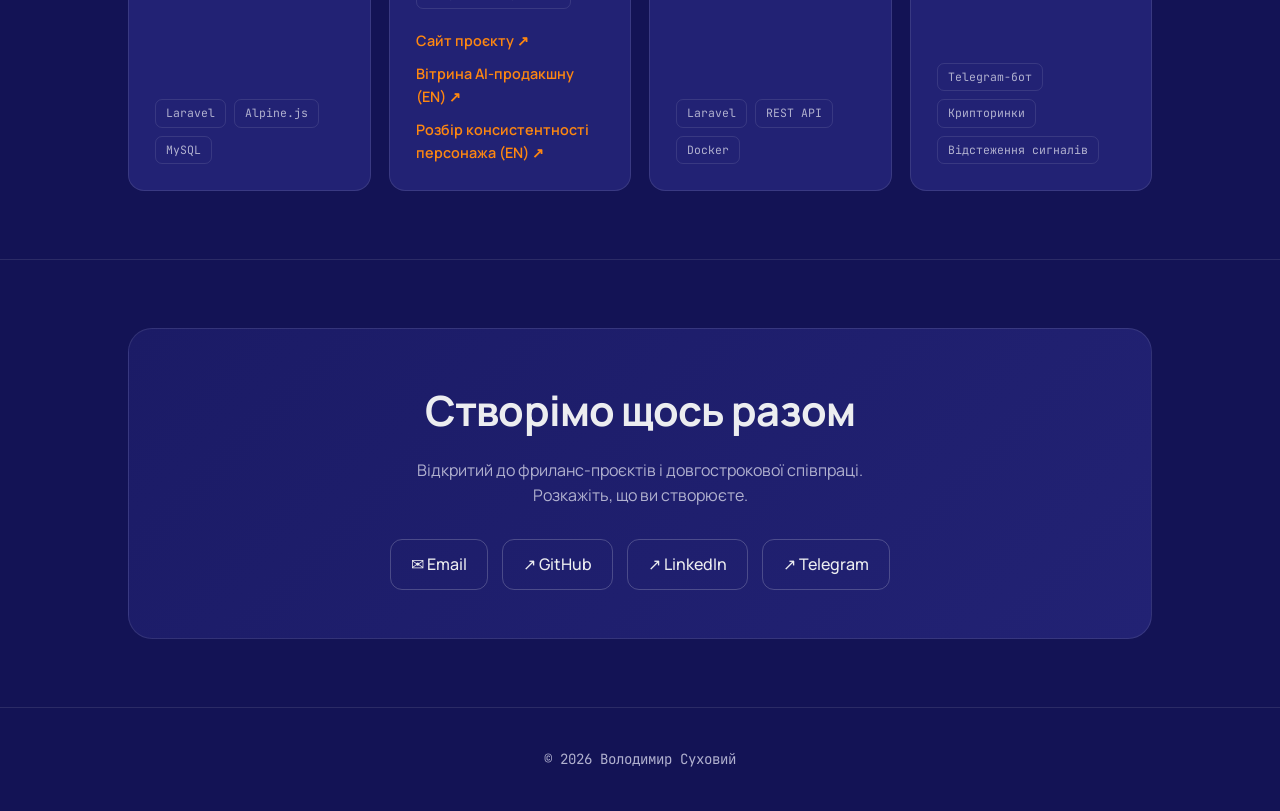
==== commit 2831502a: "content: add full name to title, meta and footer Co-Authored-By: Claude Opus 5.5 <noreply@anthropic." ====
--- a/ua/index.html
+++ b/ua/index.html
@@ -3,8 +3,9 @@
 <head>
 <meta charset="UTF-8" />
 <meta name="viewport" content="width=device-width, initial-scale=1.0" />
-<meta name="description" content="Володимир — AI Design Engineer і Full-Stack веброзробник. Laravel, Python, AI-агенти, автоматизація та візуальний продакшн." />
-<title>Володимир — AI Design Engineer / Full-Stack веброзробник</title>
+<meta name="description" content="Володимир Суховий — AI Design Engineer і Full-Stack веброзробник. Laravel, Python, AI-агенти, автоматизація та візуальний продакшн." />
+<meta name="author" content="Володимир Суховий" />
+<title>Володимир Суховий | AI Design Engineer і Full-Stack розробник</title>
 <link rel="canonical" href="https://vsukhovoi.github.io/ua/" />
 <link rel="alternate" hreflang="en" href="https://vsukhovoi.github.io/" />
 <link rel="alternate" hreflang="uk" href="https://vsukhovoi.github.io/ua/" />
@@ -54,7 +55,7 @@
 <a href="https://levelbeacon.pp.ua/" class="proj" target="_blank" rel="noopener noreferrer"><div class="proj-top"><span class="num">04</span><span class="arrow">↗</span></div><h3>LevelBeacon</h3><p>Telegram-сервіс торгових сигналів: сканує ринки Spot і Futures на Binance, Bybit та OKX, перевіряє торгові сценарії й відстежує кожен сигнал від входу до цілі чи стопу.</p><div class="tags"><span class="tag">Telegram-бот</span><span class="tag">Крипторинки</span><span class="tag">Відстеження сигналів</span></div></a>
 </div></div></section>
 <section id="contact"><div class="wrap"><div class="contact-box"><h2>Створімо щось разом</h2><p>Відкритий до фриланс-проєктів і довгострокової співпраці. Розкажіть, що ви створюєте.</p><div class="socials"><a href="mailto:volodymyrsukhovoi@gmail.com" class="soc">✉ Email</a><a href="https://github.com/vsukhovoi" class="soc" target="_blank" rel="noopener noreferrer">↗ GitHub</a><a href="https://linkedin.com/in/volodymyr-sukhovoi" class="soc" target="_blank" rel="noopener noreferrer">↗ LinkedIn</a><a href="https://t.me/vsukhovoi" class="soc" target="_blank" rel="noopener noreferrer">↗ Telegram</a></div></div></div></section>
-<footer><div class="wrap"><span class="mono">© <span id="year">2026</span> Володимир — зроблено з турботою на чистому HTML/CSS</span></div></footer>
+<footer><div class="wrap"><span class="mono">© <span id="year">2026</span> Володимир Суховий</span></div></footer>
 <script src="../script.js"></script>
 </body>
 </html>
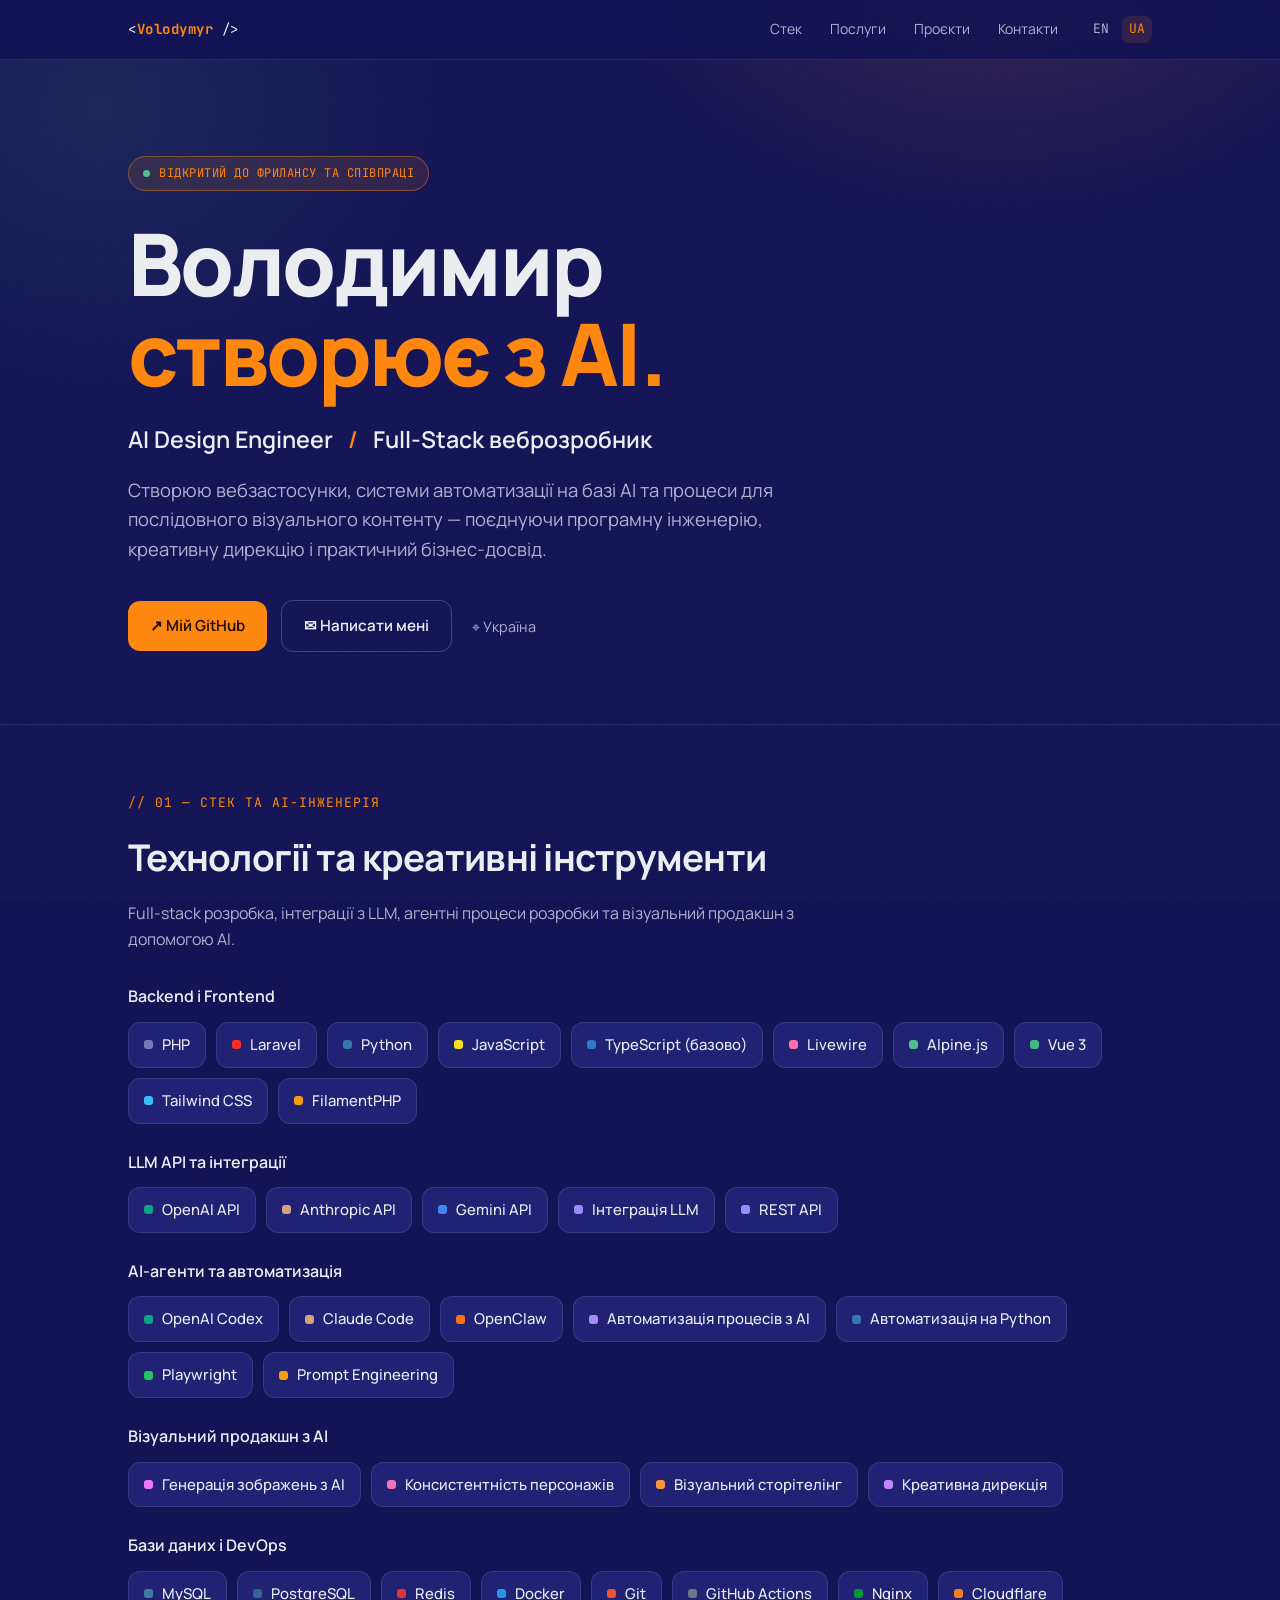
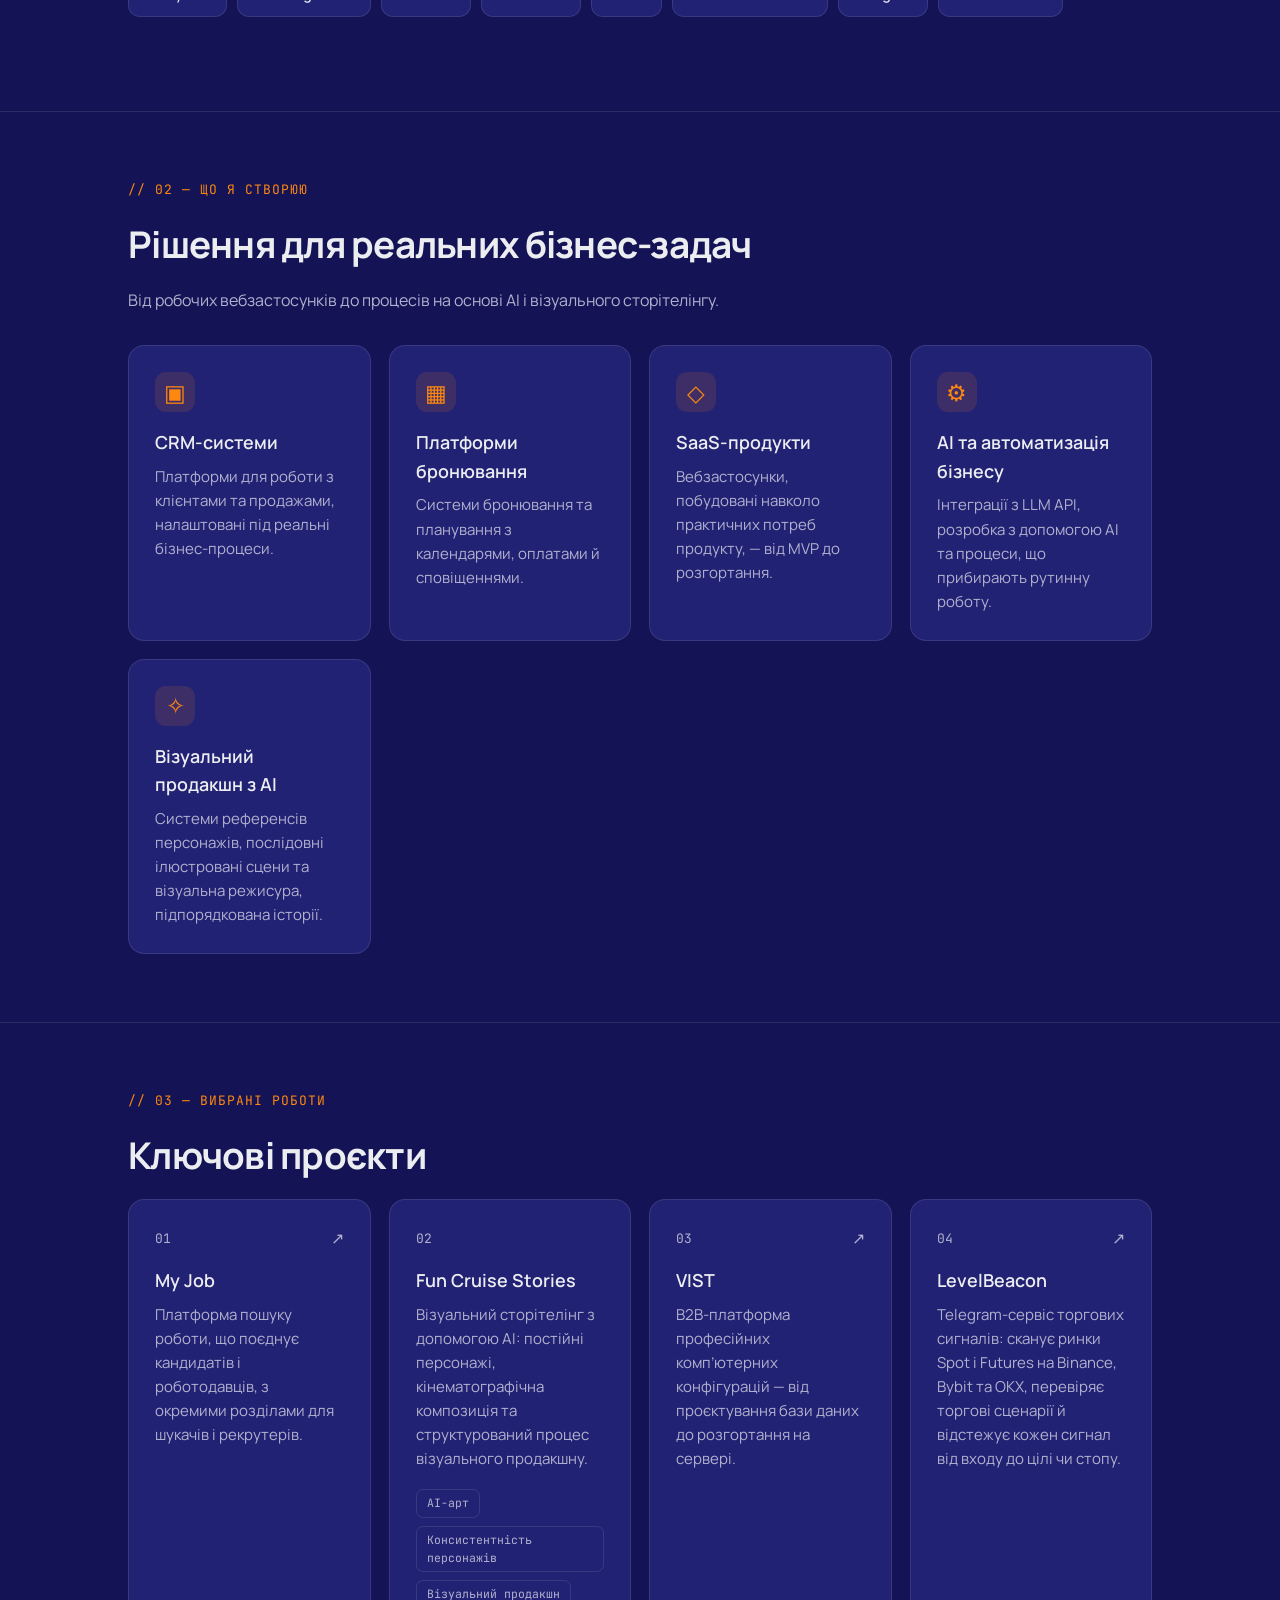
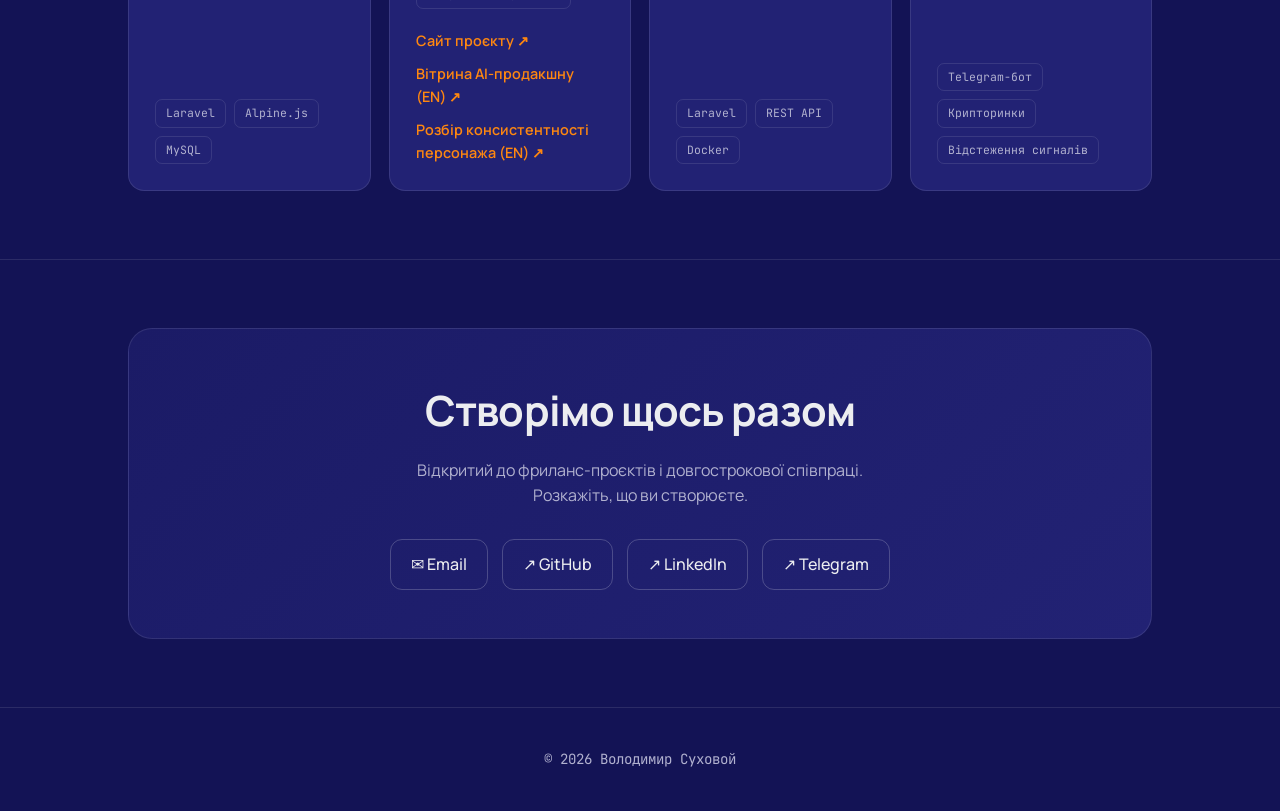
==== commit e9430870: "content: correct surname spelling to Sukhovoi / Суховой Co-Authored-By: Claude Opus 5.5 <noreply@ant" ====
--- a/ua/index.html
+++ b/ua/index.html
@@ -3,9 +3,9 @@
 <head>
 <meta charset="UTF-8" />
 <meta name="viewport" content="width=device-width, initial-scale=1.0" />
-<meta name="description" content="Володимир Суховий — AI Design Engineer і Full-Stack веброзробник. Laravel, Python, AI-агенти, автоматизація та візуальний продакшн." />
-<meta name="author" content="Володимир Суховий" />
-<title>Володимир Суховий | AI Design Engineer і Full-Stack розробник</title>
+<meta name="description" content="Володимир Суховой — AI Design Engineer і Full-Stack веброзробник. Laravel, Python, AI-агенти, автоматизація та візуальний продакшн." />
+<meta name="author" content="Володимир Суховой" />
+<title>Володимир Суховой | AI Design Engineer і Full-Stack розробник</title>
 <link rel="canonical" href="https://vsukhovoi.github.io/ua/" />
 <link rel="alternate" hreflang="en" href="https://vsukhovoi.github.io/" />
 <link rel="alternate" hreflang="uk" href="https://vsukhovoi.github.io/ua/" />
@@ -55,7 +55,7 @@
 <a href="https://levelbeacon.pp.ua/" class="proj" target="_blank" rel="noopener noreferrer"><div class="proj-top"><span class="num">04</span><span class="arrow">↗</span></div><h3>LevelBeacon</h3><p>Telegram-сервіс торгових сигналів: сканує ринки Spot і Futures на Binance, Bybit та OKX, перевіряє торгові сценарії й відстежує кожен сигнал від входу до цілі чи стопу.</p><div class="tags"><span class="tag">Telegram-бот</span><span class="tag">Крипторинки</span><span class="tag">Відстеження сигналів</span></div></a>
 </div></div></section>
 <section id="contact"><div class="wrap"><div class="contact-box"><h2>Створімо щось разом</h2><p>Відкритий до фриланс-проєктів і довгострокової співпраці. Розкажіть, що ви створюєте.</p><div class="socials"><a href="mailto:volodymyrsukhovoi@gmail.com" class="soc">✉ Email</a><a href="https://github.com/vsukhovoi" class="soc" target="_blank" rel="noopener noreferrer">↗ GitHub</a><a href="https://linkedin.com/in/volodymyr-sukhovoi" class="soc" target="_blank" rel="noopener noreferrer">↗ LinkedIn</a><a href="https://t.me/vsukhovoi" class="soc" target="_blank" rel="noopener noreferrer">↗ Telegram</a></div></div></div></section>
-<footer><div class="wrap"><span class="mono">© <span id="year">2026</span> Володимир Суховий</span></div></footer>
+<footer><div class="wrap"><span class="mono">© <span id="year">2026</span> Володимир Суховой</span></div></footer>
 <script src="../script.js"></script>
 </body>
 </html>
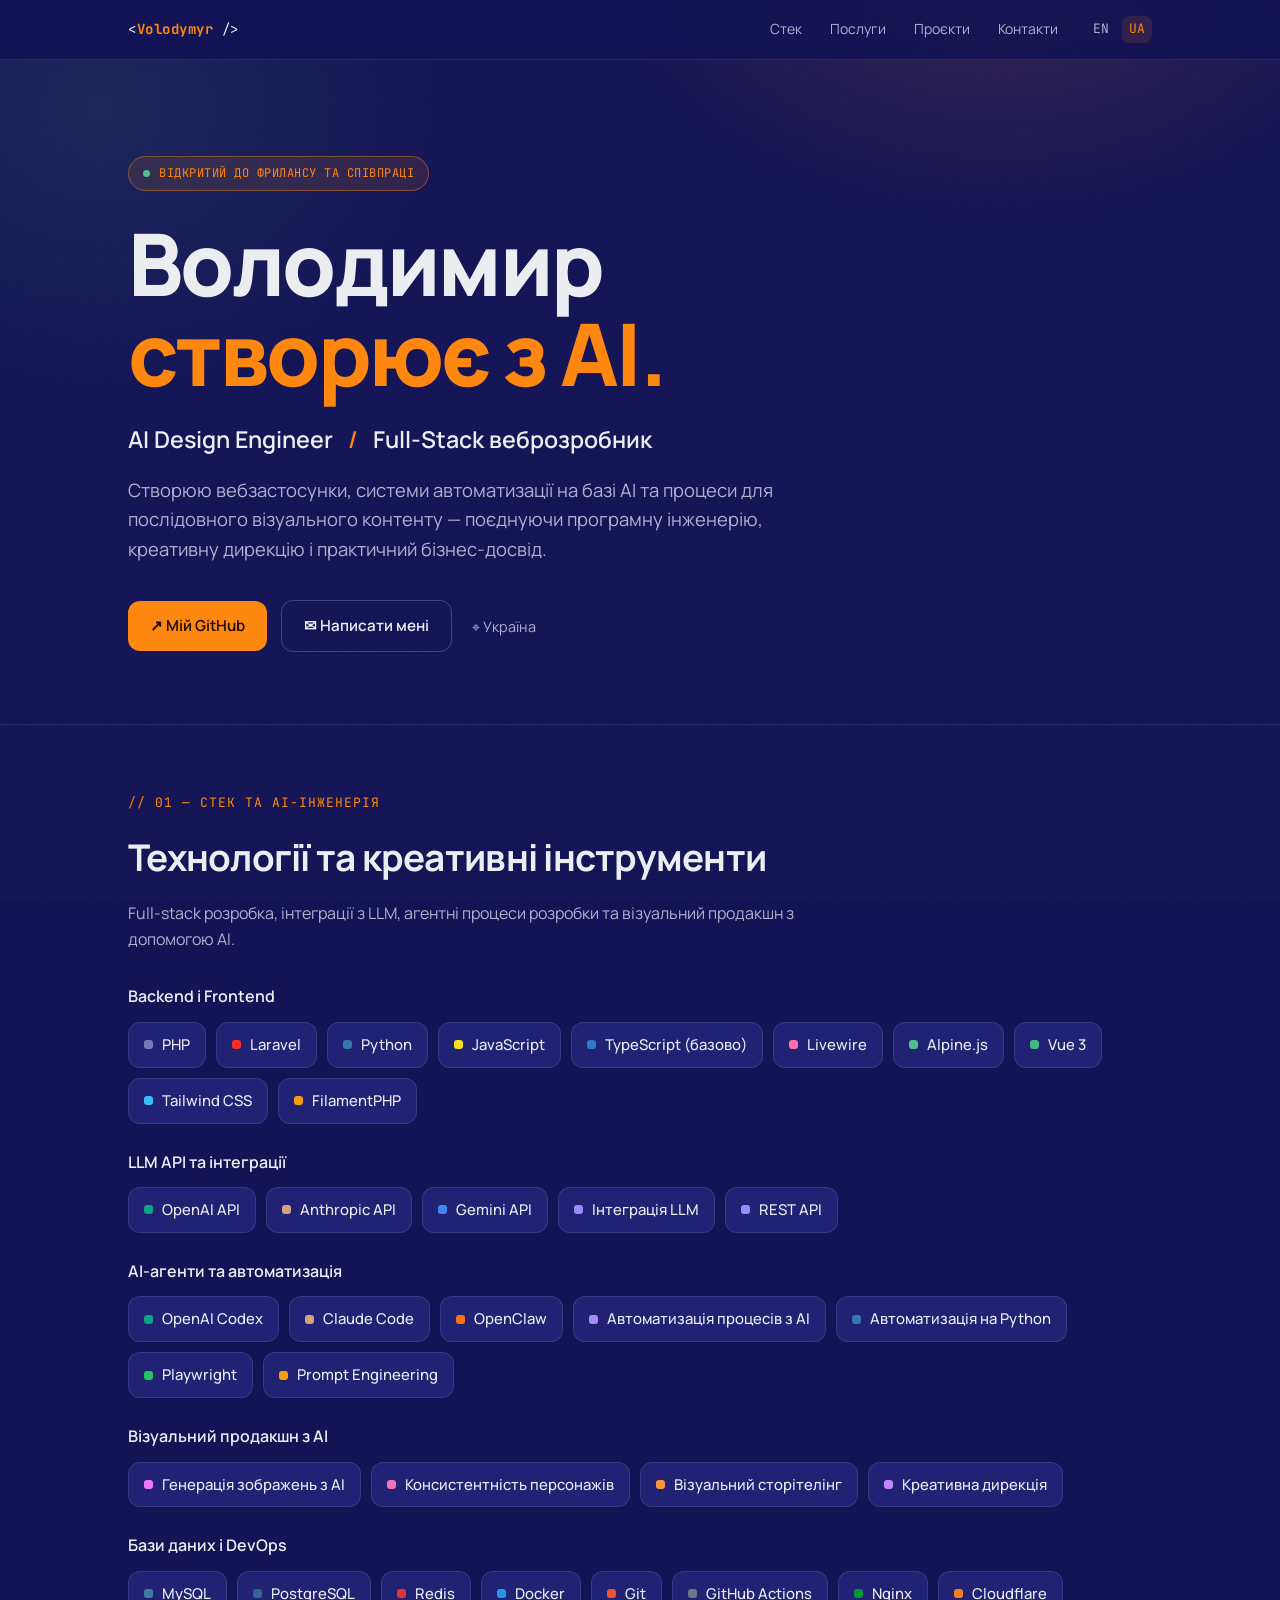
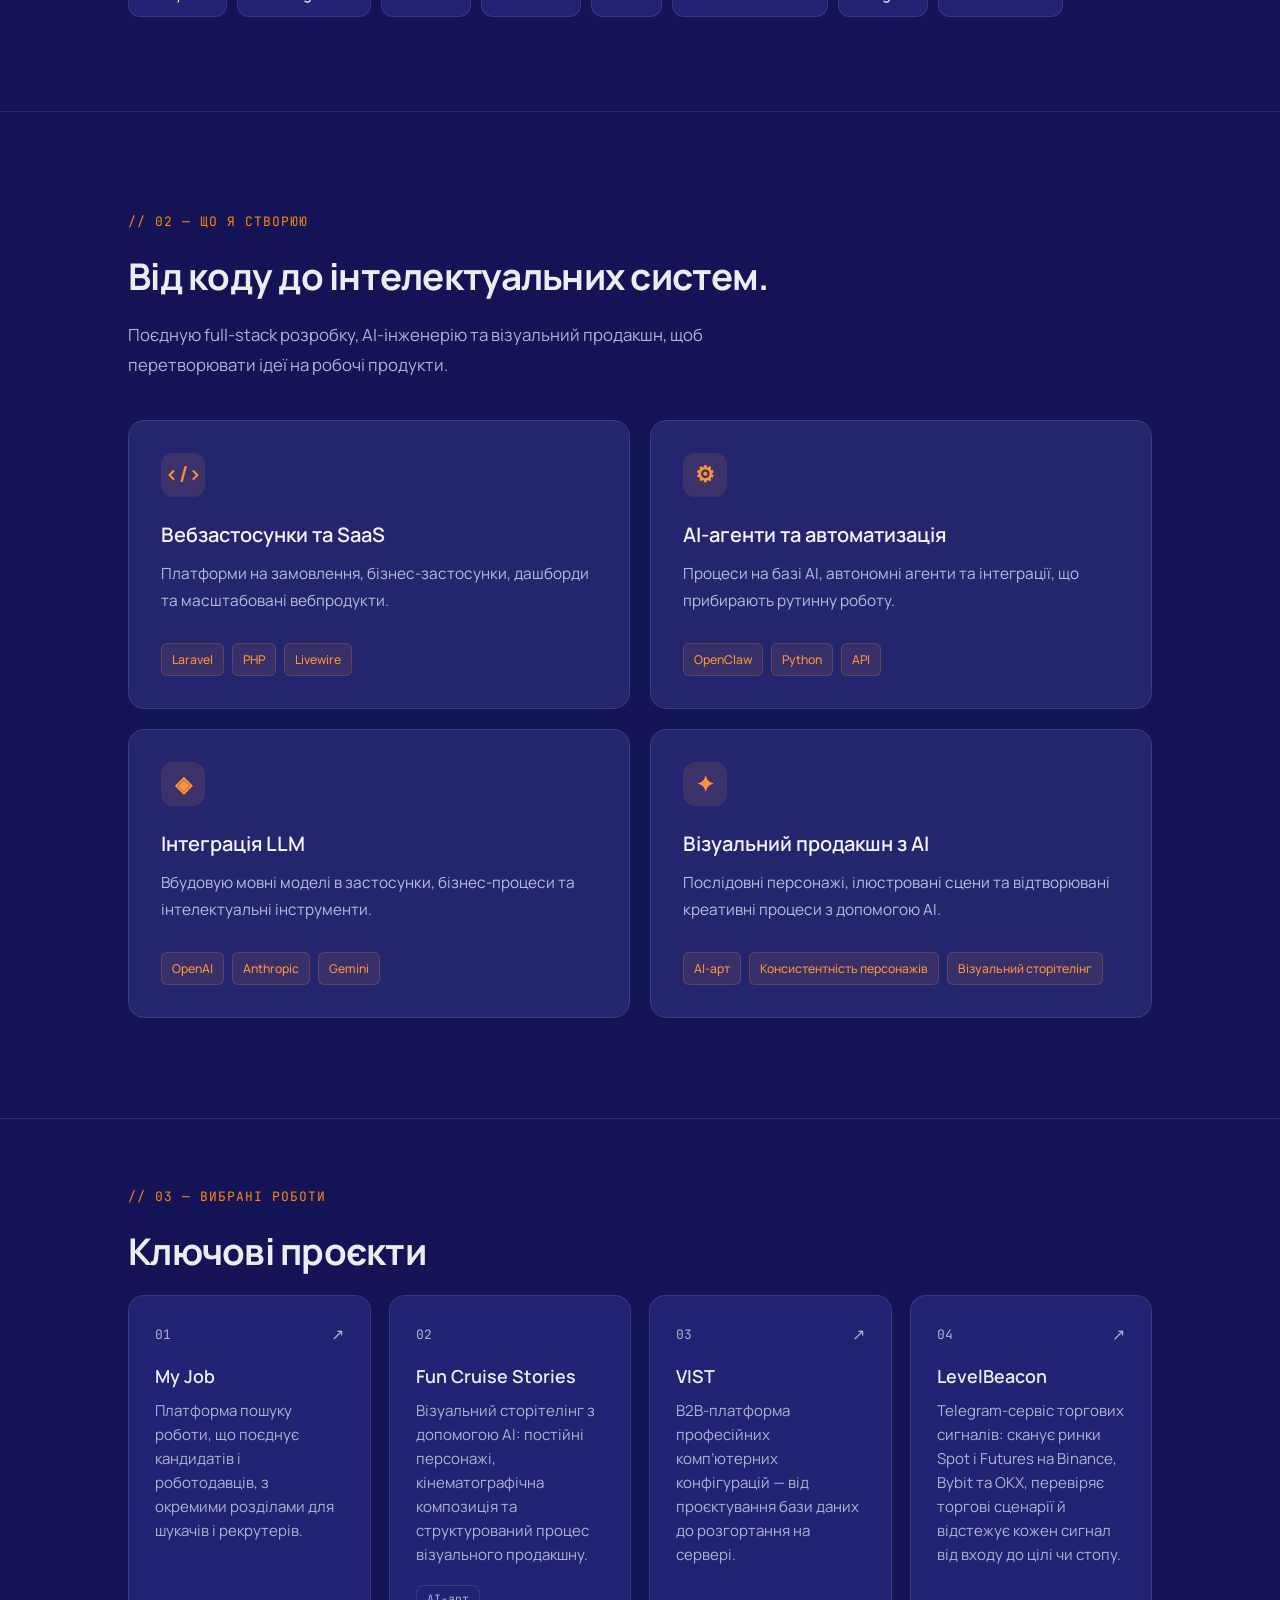
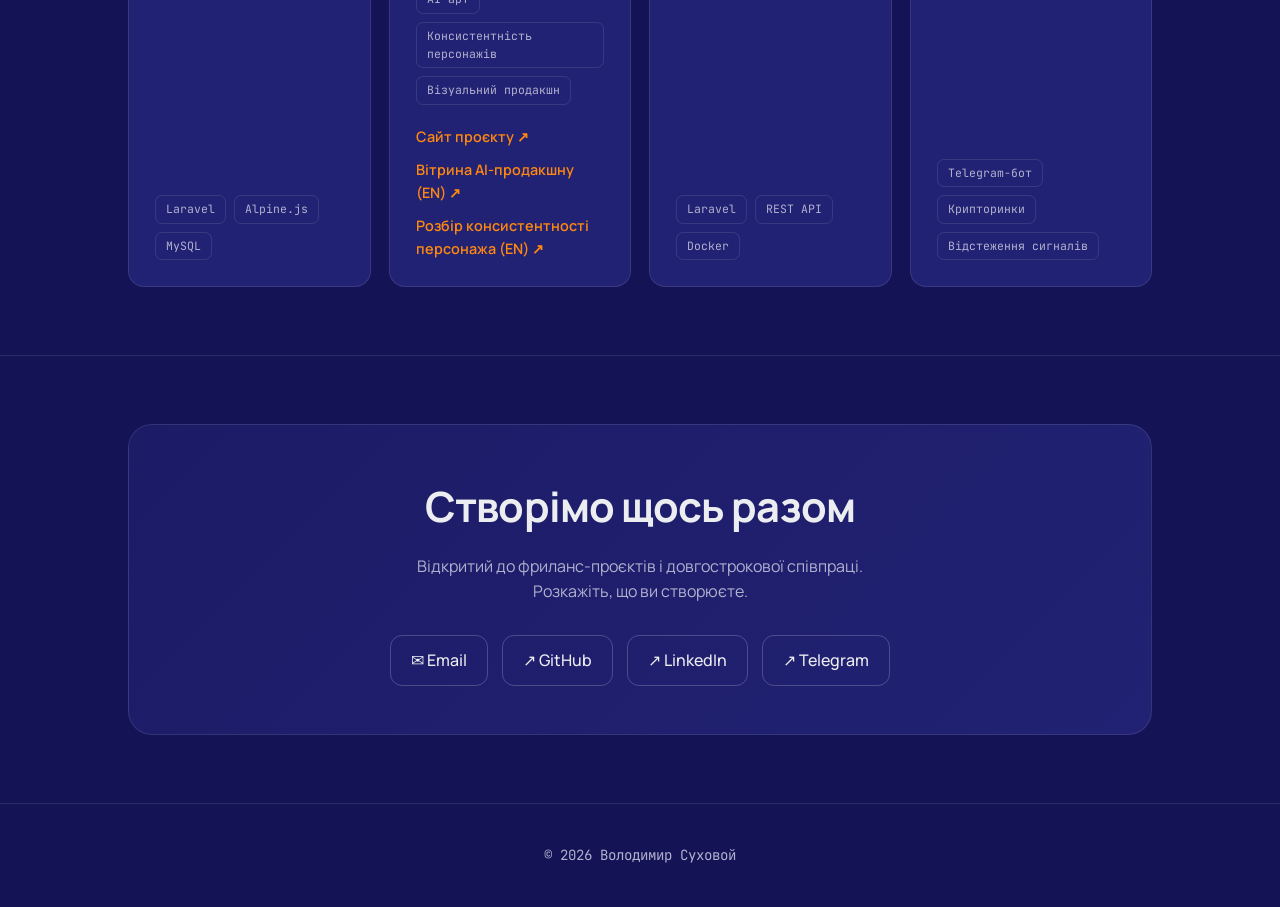
==== commit 76425c29: "content: redesign section 02 as four service cards (EN + UA) Co-Authored-By: Claude Opus 5.5 <norepl" ====
--- a/ua/index.html
+++ b/ua/index.html
@@ -16,7 +16,7 @@
 <link rel="stylesheet" href="../style.css" />
 </head>
 <body>
-<nav><div class="nav-inner"><a href="#" class="logo">&lt;<b>Volodymyr</b> /&gt;</a><div class="nav-right"><div class="nav-links"><a href="#stack">Стек</a><a href="#build">Послуги</a><a href="#work">Проєкти</a><a href="#contact">Контакти</a></div><div class="lang"><a href="../" hreflang="en" lang="en">EN</a><a href="./" aria-current="page">UA</a></div></div></div></nav>
+<nav><div class="nav-inner"><a href="#" class="logo">&lt;<b>Volodymyr</b> /&gt;</a><div class="nav-right"><div class="nav-links"><a href="#stack">Стек</a><a href="#services">Послуги</a><a href="#work">Проєкти</a><a href="#contact">Контакти</a></div><div class="lang"><a href="../" hreflang="en" lang="en">EN</a><a href="./" aria-current="page">UA</a></div></div></div></nav>
 <header><div class="wrap">
 <span class="eyebrow reveal d1"><span class="dot"></span> ВІДКРИТИЙ ДО ФРИЛАНСУ ТА СПІВПРАЦІ</span>
 <h1 class="reveal d2">Володимир<br><span class="accent">створює з AI.</span></h1>
@@ -41,13 +41,102 @@
 <span class="chip"><i class="swatch" style="background:#4479A1"></i>MySQL</span><span class="chip"><i class="swatch" style="background:#336791"></i>PostgreSQL</span><span class="chip"><i class="swatch" style="background:#DC382D"></i>Redis</span><span class="chip"><i class="swatch" style="background:#2496ED"></i>Docker</span><span class="chip"><i class="swatch" style="background:#F05032"></i>Git</span><span class="chip"><i class="swatch" style="background:#6E7681"></i>GitHub Actions</span><span class="chip"><i class="swatch" style="background:#009639"></i>Nginx</span><span class="chip"><i class="swatch" style="background:#F38020"></i>Cloudflare</span>
 </div></div>
 </div></section>
-<section id="build"><div class="wrap"><div class="sec-label">// 02 — ЩО Я СТВОРЮЮ</div><h2 class="sec-title">Рішення для реальних бізнес-задач</h2><p class="sec-intro">Від робочих вебзастосунків до процесів на основі AI і візуального сторітелінгу.</p><div class="grid">
-<div class="card"><div class="ico" aria-hidden="true">▣</div><h3>CRM-системи</h3><p>Платформи для роботи з клієнтами та продажами, налаштовані під реальні бізнес-процеси.</p></div>
-<div class="card"><div class="ico" aria-hidden="true">▦</div><h3>Платформи бронювання</h3><p>Системи бронювання та планування з календарями, оплатами й сповіщеннями.</p></div>
-<div class="card"><div class="ico" aria-hidden="true">◇</div><h3>SaaS-продукти</h3><p>Вебзастосунки, побудовані навколо практичних потреб продукту, — від MVP до розгортання.</p></div>
-<div class="card"><div class="ico" aria-hidden="true">⚙</div><h3>AI та автоматизація бізнесу</h3><p>Інтеграції з LLM API, розробка з допомогою AI та процеси, що прибирають рутинну роботу.</p></div>
-<div class="card"><div class="ico" aria-hidden="true">✧</div><h3>Візуальний продакшн з AI</h3><p>Системи референсів персонажів, послідовні ілюстровані сцени та візуальна режисура, підпорядкована історії.</p></div>
-</div></div></section>
+<section id="services" class="services-section">
+  <div class="wrap">
+    <div class="sec-label">// 02 — ЩО Я СТВОРЮЮ</div>
+
+    <h2 class="sec-title">Від коду до інтелектуальних систем.</h2>
+
+    <p class="services-intro">
+      Поєдную full-stack розробку, AI-інженерію та візуальний
+      продакшн, щоб перетворювати ідеї на робочі продукти.
+    </p>
+
+    <div class="services-grid">
+
+      <!-- 01: Web Applications &amp; SaaS -->
+      <article class="service-card">
+        <div class="service-icon" aria-hidden="true">
+          &lt;/&gt;
+        </div>
+
+        <h3>Вебзастосунки та SaaS</h3>
+
+        <p>
+          Платформи на замовлення, бізнес-застосунки, дашборди
+          та масштабовані вебпродукти.
+        </p>
+
+        <div class="service-tags">
+          <span>Laravel</span>
+          <span>PHP</span>
+          <span>Livewire</span>
+        </div>
+      </article>
+
+      <!-- 02: AI Agents &amp; Automation -->
+      <article class="service-card">
+        <div class="service-icon" aria-hidden="true">
+          &#9881;&#xFE0E;
+        </div>
+
+        <h3>AI-агенти та автоматизація</h3>
+
+        <p>
+          Процеси на базі AI, автономні агенти та інтеграції,
+          що прибирають рутинну роботу.
+        </p>
+
+        <div class="service-tags">
+          <span>OpenClaw</span>
+          <span>Python</span>
+          <span>API</span>
+        </div>
+      </article>
+
+      <!-- 03: LLM Integration -->
+      <article class="service-card">
+        <div class="service-icon" aria-hidden="true">
+          &#9672;
+        </div>
+
+        <h3>Інтеграція LLM</h3>
+
+        <p>
+          Вбудовую мовні моделі в застосунки,
+          бізнес-процеси та інтелектуальні інструменти.
+        </p>
+
+        <div class="service-tags">
+          <span>OpenAI</span>
+          <span>Anthropic</span>
+          <span>Gemini</span>
+        </div>
+      </article>
+
+      <!-- 04: AI Visual Production -->
+      <article class="service-card">
+        <div class="service-icon" aria-hidden="true">
+          &#10022;
+        </div>
+
+        <h3>Візуальний продакшн з AI</h3>
+
+        <p>
+          Послідовні персонажі, ілюстровані сцени
+          та відтворювані креативні процеси з допомогою AI.
+        </p>
+
+        <div class="service-tags">
+          <span>AI-арт</span>
+          <span>Консистентність персонажів</span>
+          <span>Візуальний сторітелінг</span>
+        </div>
+      </article>
+
+    </div>
+  </div>
+</section>
 <section id="work"><div class="wrap"><div class="sec-label">// 03 — ВИБРАНІ РОБОТИ</div><h2 class="sec-title">Ключові проєкти</h2><div class="grid">
 <a href="https://myjob.co.ua/" class="proj" target="_blank" rel="noopener noreferrer"><div class="proj-top"><span class="num">01</span><span class="arrow">↗</span></div><h3>My Job</h3><p>Платформа пошуку роботи, що поєднує кандидатів і роботодавців, з окремими розділами для шукачів і рекрутерів.</p><div class="tags"><span class="tag">Laravel</span><span class="tag">Alpine.js</span><span class="tag">MySQL</span></div></a>
 <div class="proj"><div class="proj-top"><span class="num">02</span></div><h3>Fun Cruise Stories</h3><p>Візуальний сторітелінг з допомогою AI: постійні персонажі, кінематографічна композиція та структурований процес візуального продакшну.</p><div class="tags"><span class="tag">AI-арт</span><span class="tag">Консистентність персонажів</span><span class="tag">Візуальний продакшн</span></div><div class="project-links"><a href="https://funcruisestories.pp.ua/" target="_blank" rel="noopener noreferrer">Сайт проєкту ↗</a><a href="https://github.com/vsukhovoi/ai-design-automation-showcase" target="_blank" rel="noopener noreferrer">Вітрина AI-продакшну (EN) ↗</a><a href="https://github.com/vsukhovoi/ai-design-automation-showcase/tree/main/breakdown" target="_blank" rel="noopener noreferrer">Розбір консистентності персонажа (EN) ↗</a></div></div>
--- a/style.css
+++ b/style.css
@@ -15,3 +15,146 @@
 .reveal{opacity:0;transform:translateY(22px);animation:rise .7s cubic-bezier(.2,.7,.2,1) forwards}@keyframes rise{to{opacity:1;transform:none}}.d1{animation-delay:.05s}.d2{animation-delay:.15s}.d3{animation-delay:.25s}.d4{animation-delay:.35s}.d5{animation-delay:.45s}
 @media(max-width:640px){.nav-links{display:none}header{padding:72px 0 56px}.wrap{padding:0 20px}.contact-box{padding:30px 20px}.role .sep{margin:0 5px}}
 @media(prefers-reduced-motion:reduce){*,*::before,*::after{animation-duration:.01ms!important;transition-duration:.01ms!important;scroll-behavior:auto!important}}
+
+/* ========================================
+   SECTION 02 — WHAT I BUILD
+   ======================================== */
+
+.services-section {
+  padding: 100px 0;
+}
+
+.services-intro {
+  max-width: 680px;
+  margin: 0 0 40px;
+  color: #aeb3d0;
+  font-size: 1.05rem;
+  line-height: 1.8;
+}
+
+/* 2 × 2 desktop grid */
+.services-grid {
+  display: grid;
+  grid-template-columns: repeat(2, minmax(0, 1fr));
+  gap: 20px;
+}
+
+/* Cards */
+.service-card {
+  display: flex;
+  flex-direction: column;
+  min-height: 260px;
+  padding: 32px;
+  background: #24266d;
+  border: 1px solid #393c83;
+  border-radius: 16px;
+  transition:
+    transform 0.25s ease,
+    border-color 0.25s ease,
+    background 0.25s ease;
+}
+
+.service-card:hover {
+  transform: translateY(-5px);
+  border-color: #fb923c;
+  background: #292c78;
+}
+
+/* Icon */
+.service-icon {
+  display: flex;
+  align-items: center;
+  justify-content: center;
+  width: 44px;
+  height: 44px;
+  margin-bottom: 24px;
+  background: #3c3269;
+  color: #fb923c;
+  border-radius: 12px;
+  font-size: 22px;
+  font-weight: 600;
+}
+
+/* Text */
+.service-card h3 {
+  margin: 0 0 12px;
+  color: #f4f3ff;
+  font-family: var(--f-head);
+  font-size: 1.25rem;
+  font-weight: 600;
+  line-height: 1.4;
+}
+
+.service-card p {
+  margin: 0 0 28px;
+  color: #b8badd;
+  font-size: 0.96rem;
+  line-height: 1.75;
+}
+
+/* Technology tags */
+.service-tags {
+  display: flex;
+  flex-wrap: wrap;
+  gap: 8px;
+  margin-top: auto;
+}
+
+.service-tags span {
+  padding: 6px 10px;
+  background: rgba(251, 146, 60, 0.09);
+  border: 1px solid rgba(251, 146, 60, 0.2);
+  border-radius: 6px;
+  color: #fb923c;
+  font-size: 0.76rem;
+  font-weight: 500;
+  white-space: nowrap;
+}
+
+/* Tablet */
+@media (max-width: 768px) {
+  .services-section {
+    padding: 70px 0;
+  }
+
+  .services-grid {
+    gap: 16px;
+  }
+
+  .service-card {
+    padding: 24px;
+    min-height: 250px;
+  }
+}
+
+/* Mobile */
+@media (max-width: 600px) {
+  .services-grid {
+    grid-template-columns: 1fr;
+  }
+
+  .services-intro {
+    font-size: 0.95rem;
+    margin-bottom: 28px;
+  }
+
+  .service-card {
+    min-height: auto;
+    padding: 26px;
+  }
+
+  .service-card p {
+    margin-bottom: 24px;
+  }
+}
+
+/* Accessibility */
+@media (prefers-reduced-motion: reduce) {
+  .service-card {
+    transition: none;
+  }
+
+  .service-card:hover {
+    transform: none;
+  }
+}
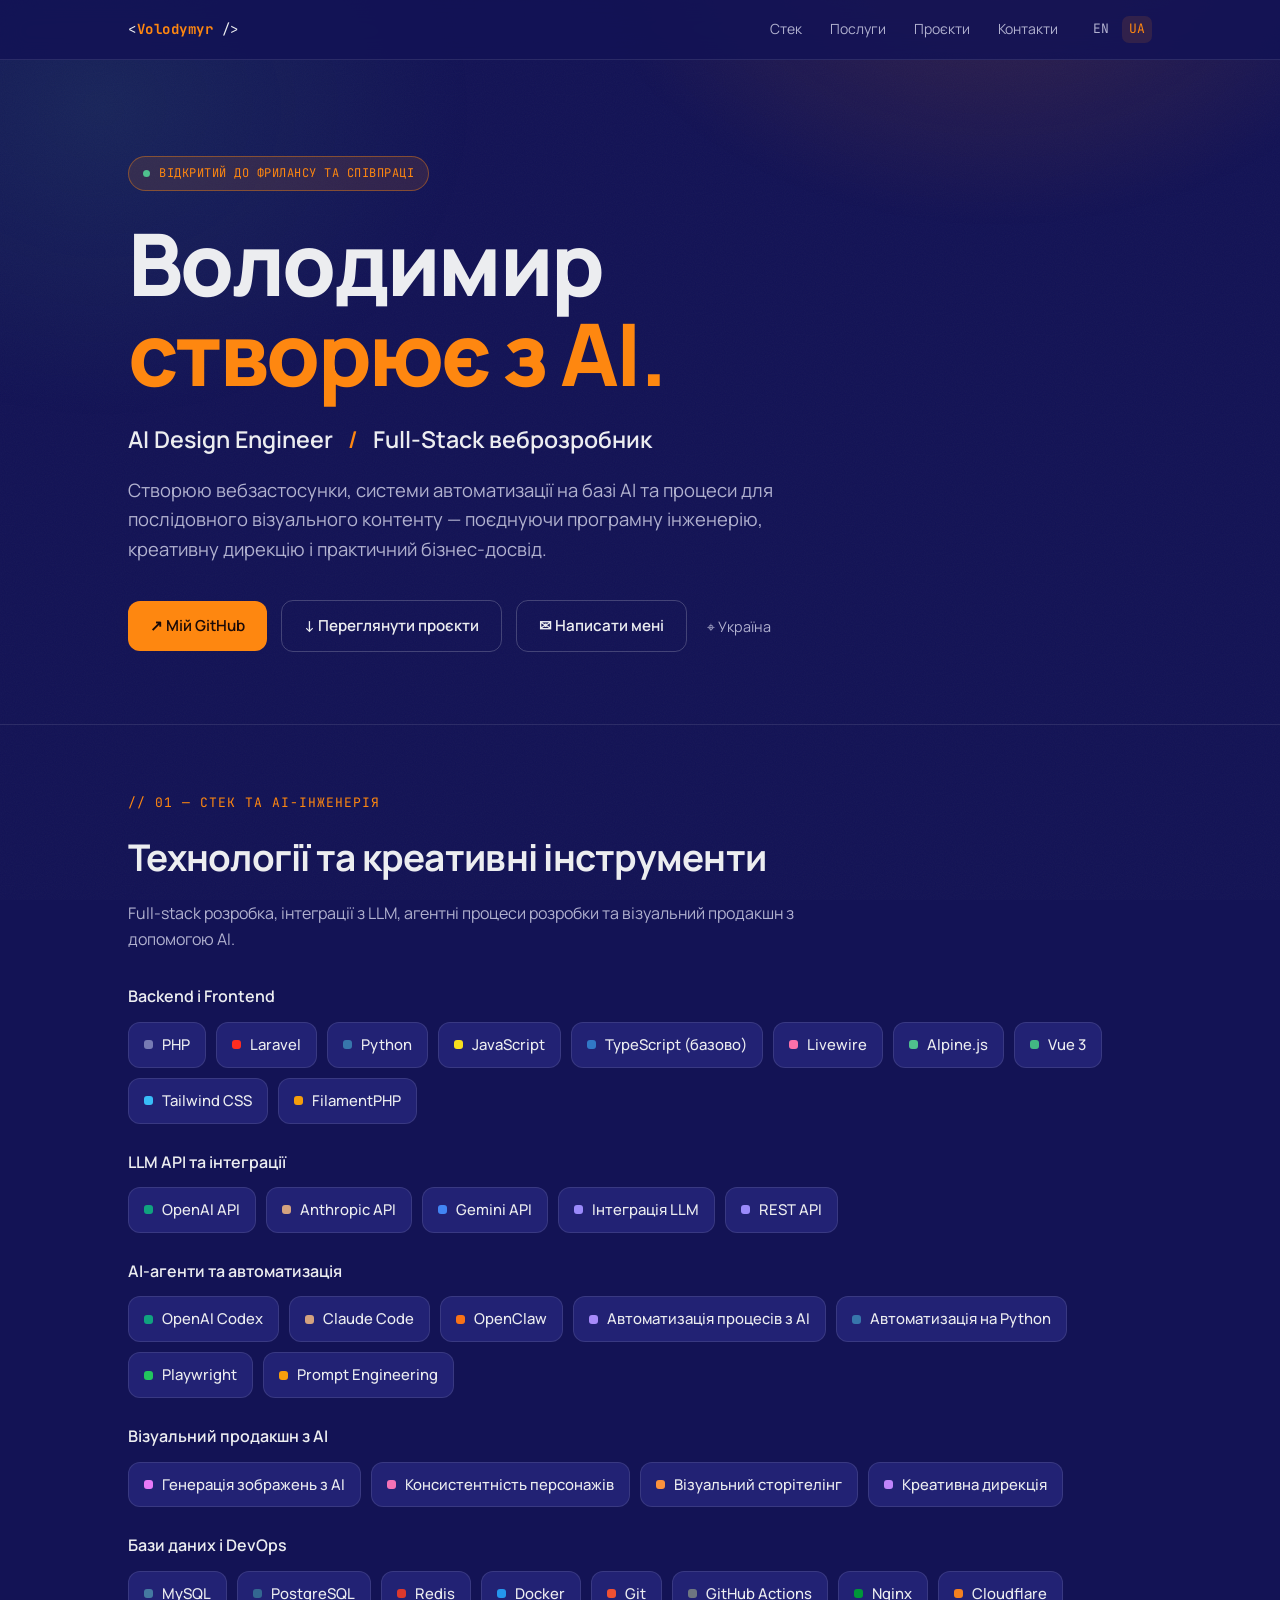
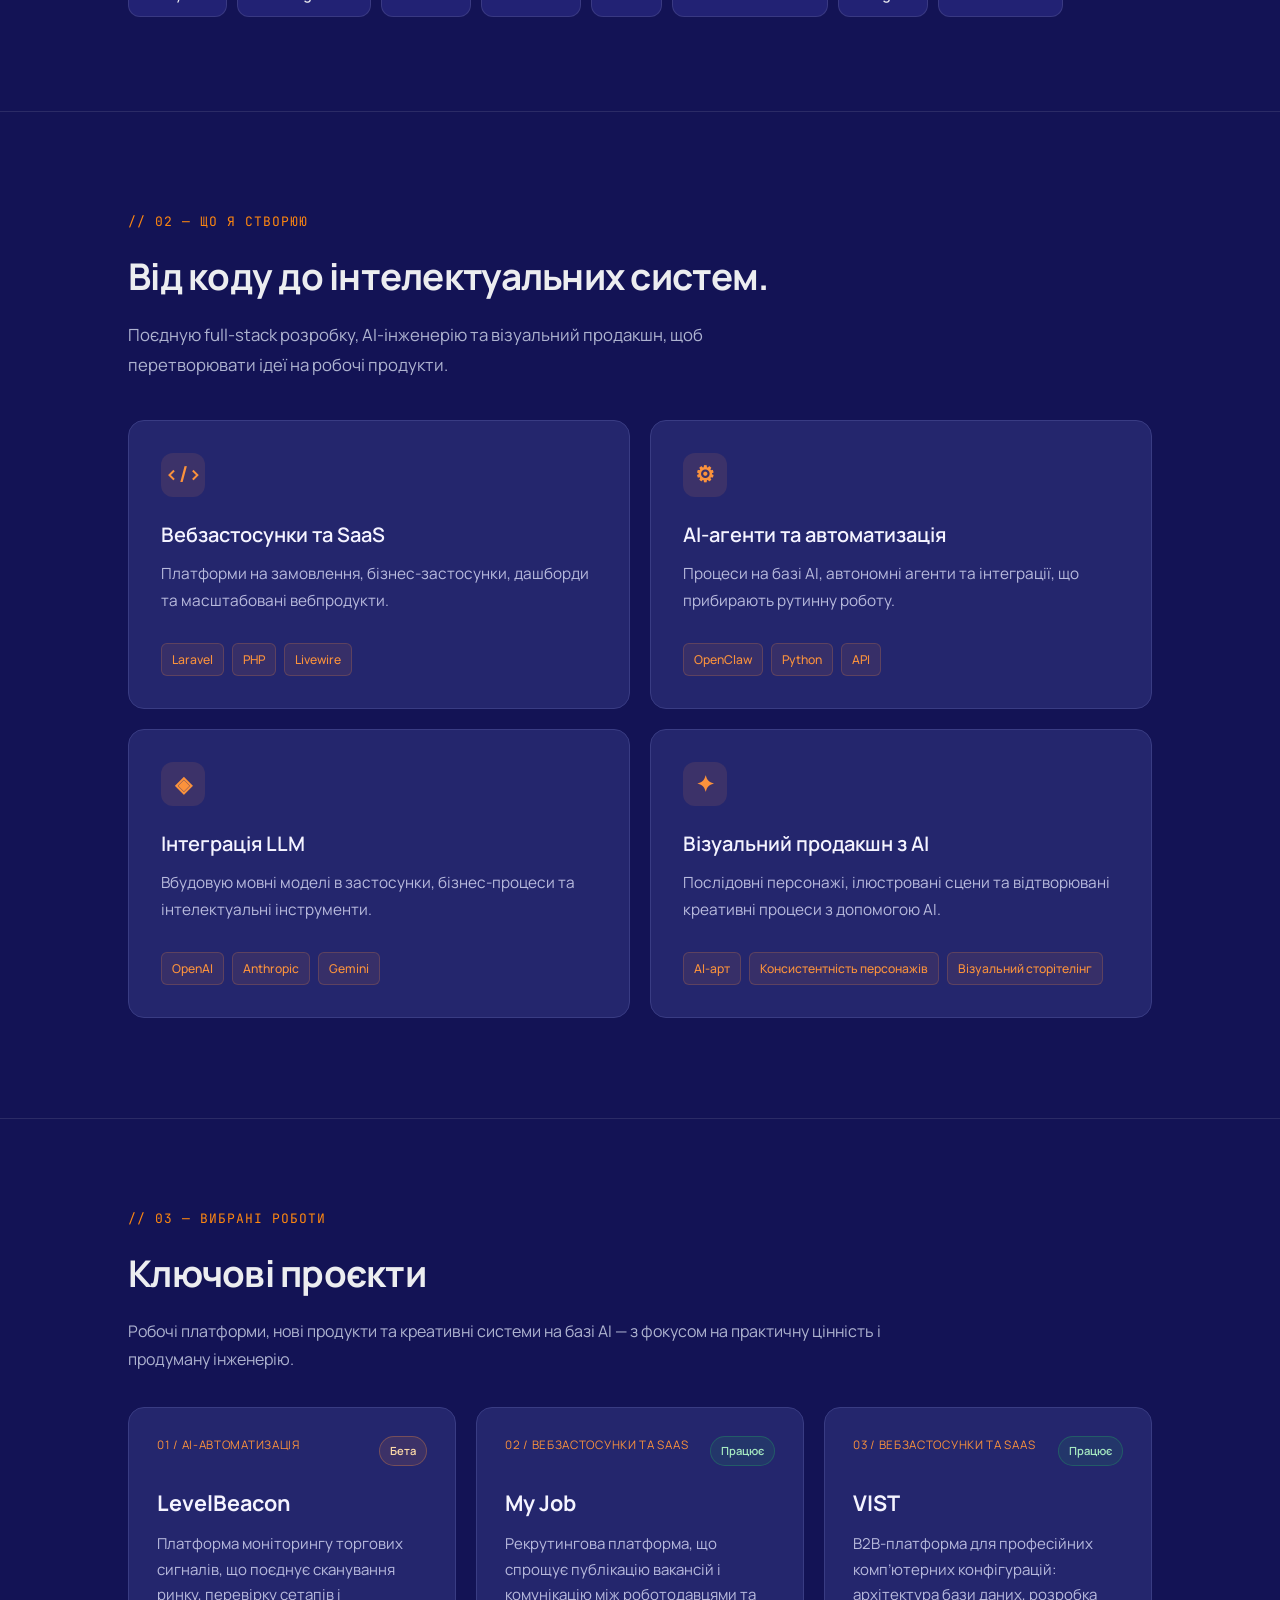
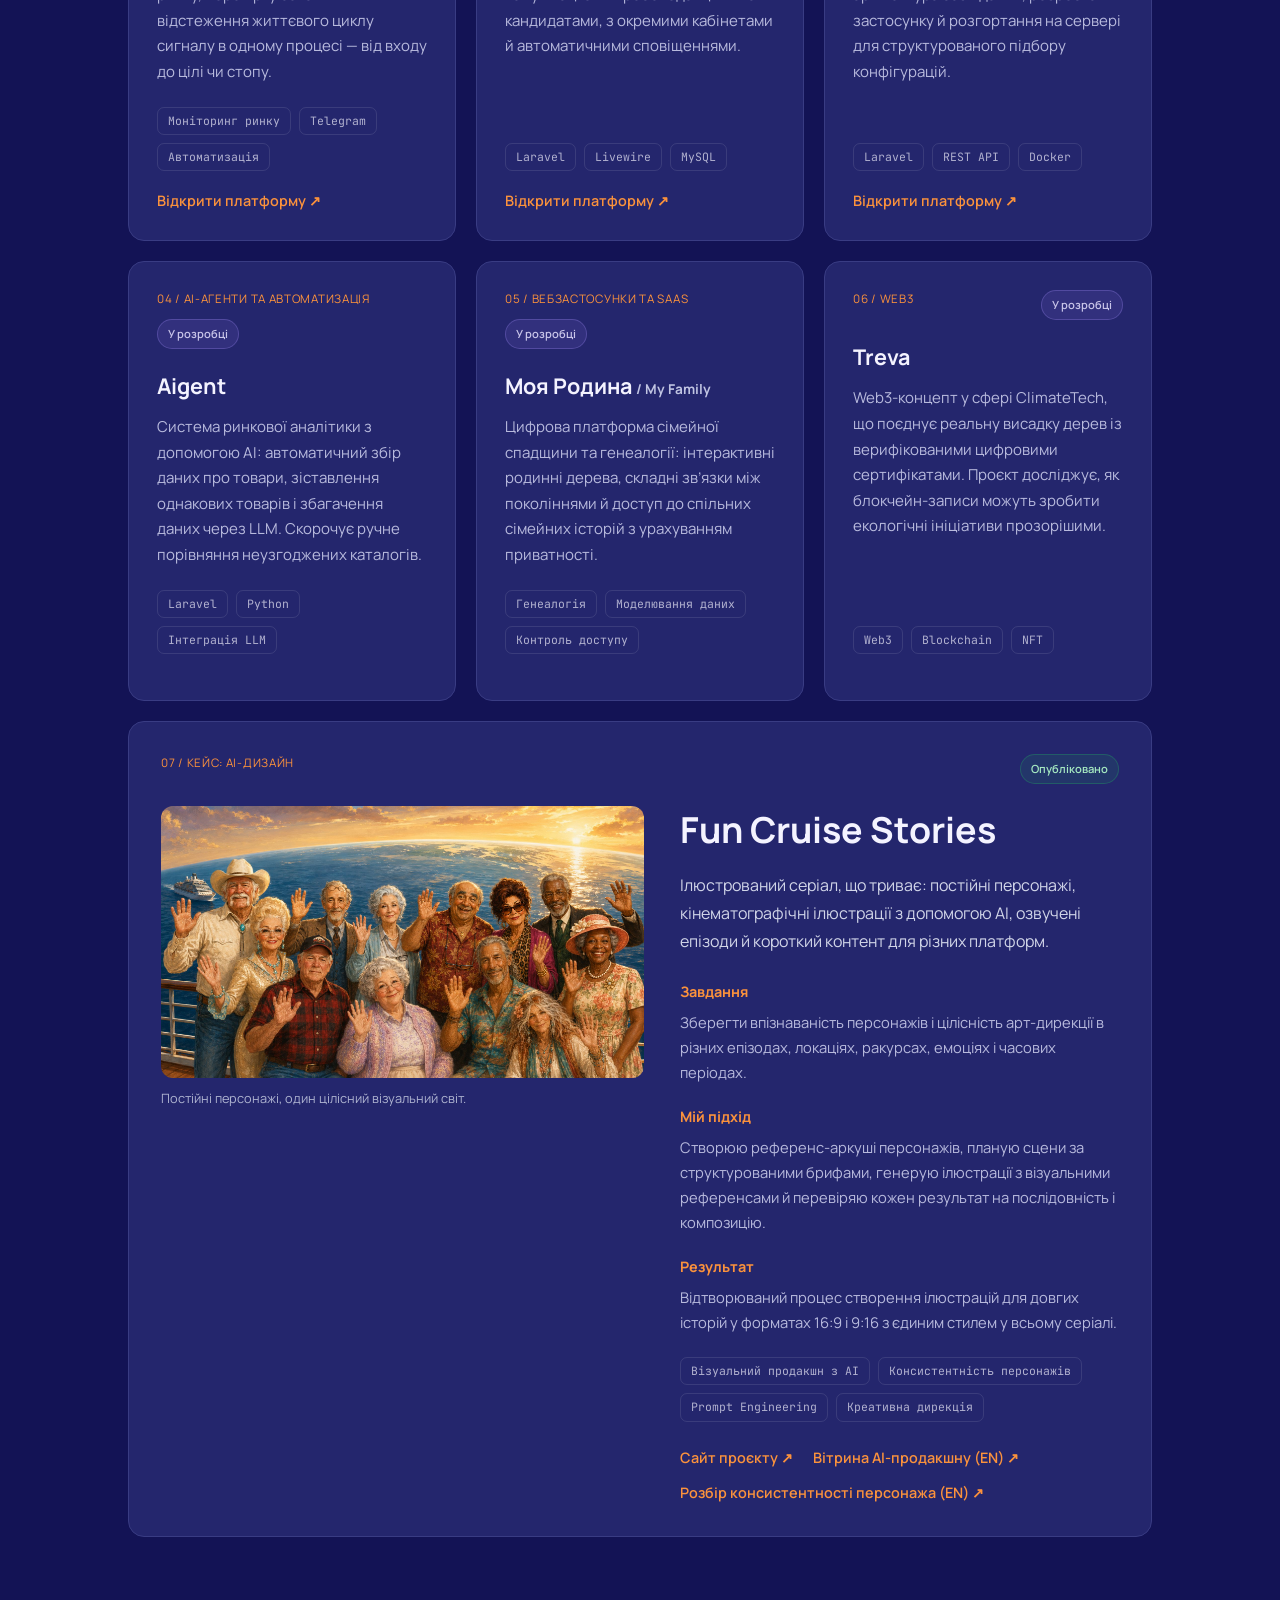
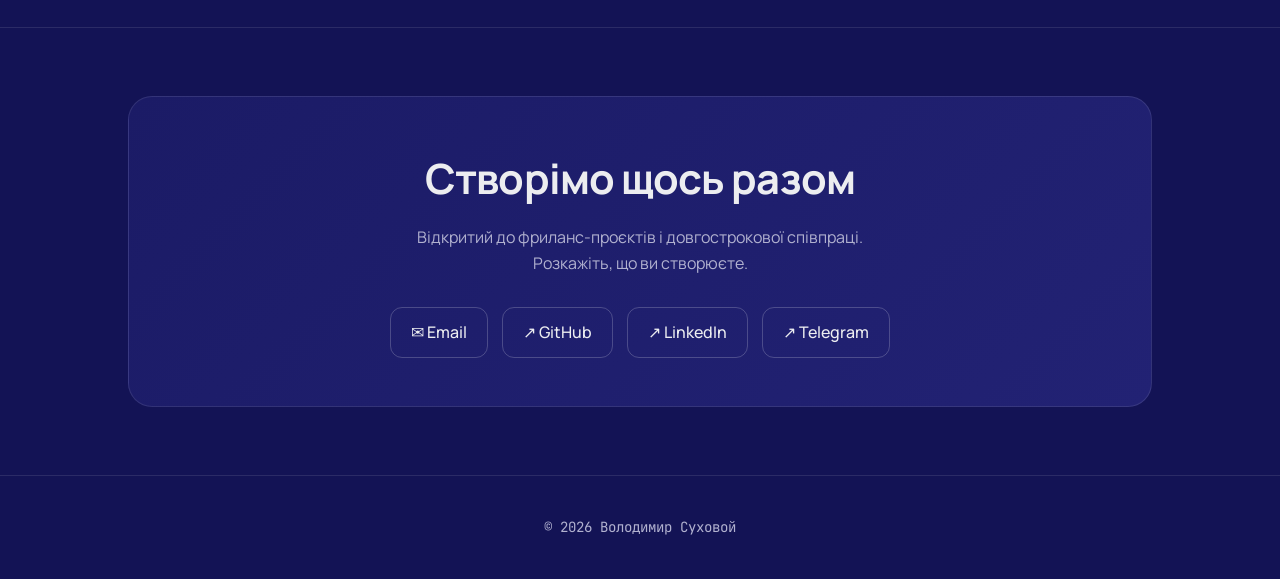
==== commit 9a30a60d: "content: rebuild Selected Work with seven projects and featured AI case (EN + UA) - Featured Fun Cru" ====
--- a/ua/index.html
+++ b/ua/index.html
@@ -22,7 +22,7 @@
 <h1 class="reveal d2">Володимир<br><span class="accent">створює з AI.</span></h1>
 <p class="role reveal d3">AI Design Engineer <span class="sep">/</span> Full-Stack веброзробник</p>
 <p class="lead reveal d4">Створюю вебзастосунки, системи автоматизації на базі AI та процеси для послідовного візуального контенту — поєднуючи програмну інженерію, креативну дирекцію і практичний бізнес-досвід.</p>
-<div class="cta reveal d5"><a href="https://github.com/vsukhovoi" class="btn btn-primary" target="_blank" rel="noopener noreferrer">↗ Мій GitHub</a><a href="mailto:volodymyrsukhovoi@gmail.com" class="btn btn-ghost">✉ Написати мені</a><span class="meta-chip">⌖ Україна</span></div>
+<div class="cta reveal d5"><a href="https://github.com/vsukhovoi" class="btn btn-primary" target="_blank" rel="noopener noreferrer">↗ Мій GitHub</a><a class="btn btn-ghost" href="#work">↓ Переглянути проєкти</a><a href="mailto:volodymyrsukhovoi@gmail.com" class="btn btn-ghost">✉ Написати мені</a><span class="meta-chip">⌖ Україна</span></div>
 </div></header>
 <section id="stack"><div class="wrap"><div class="sec-label">// 01 — СТЕК ТА AI-ІНЖЕНЕРІЯ</div><h2 class="sec-title">Технології та креативні інструменти</h2><p class="sec-intro">Full-stack розробка, інтеграції з LLM, агентні процеси розробки та візуальний продакшн з допомогою AI.</p>
 <div class="stack-group"><h3>Backend і Frontend</h3><div class="stack">
@@ -137,11 +137,18 @@
     </div>
   </div>
 </section>
-<section id="work"><div class="wrap"><div class="sec-label">// 03 — ВИБРАНІ РОБОТИ</div><h2 class="sec-title">Ключові проєкти</h2><div class="grid">
-<a href="https://myjob.co.ua/" class="proj" target="_blank" rel="noopener noreferrer"><div class="proj-top"><span class="num">01</span><span class="arrow">↗</span></div><h3>My Job</h3><p>Платформа пошуку роботи, що поєднує кандидатів і роботодавців, з окремими розділами для шукачів і рекрутерів.</p><div class="tags"><span class="tag">Laravel</span><span class="tag">Alpine.js</span><span class="tag">MySQL</span></div></a>
-<div class="proj"><div class="proj-top"><span class="num">02</span></div><h3>Fun Cruise Stories</h3><p>Візуальний сторітелінг з допомогою AI: постійні персонажі, кінематографічна композиція та структурований процес візуального продакшну.</p><div class="tags"><span class="tag">AI-арт</span><span class="tag">Консистентність персонажів</span><span class="tag">Візуальний продакшн</span></div><div class="project-links"><a href="https://funcruisestories.pp.ua/" target="_blank" rel="noopener noreferrer">Сайт проєкту ↗</a><a href="https://github.com/vsukhovoi/ai-design-automation-showcase" target="_blank" rel="noopener noreferrer">Вітрина AI-продакшну (EN) ↗</a><a href="https://github.com/vsukhovoi/ai-design-automation-showcase/tree/main/breakdown" target="_blank" rel="noopener noreferrer">Розбір консистентності персонажа (EN) ↗</a></div></div>
-<a href="https://vist.net.ua/" class="proj" target="_blank" rel="noopener noreferrer"><div class="proj-top"><span class="num">03</span><span class="arrow">↗</span></div><h3>VIST</h3><p>B2B-платформа професійних комп’ютерних конфігурацій — від проєктування бази даних до розгортання на сервері.</p><div class="tags"><span class="tag">Laravel</span><span class="tag">REST API</span><span class="tag">Docker</span></div></a>
-<a href="https://levelbeacon.pp.ua/" class="proj" target="_blank" rel="noopener noreferrer"><div class="proj-top"><span class="num">04</span><span class="arrow">↗</span></div><h3>LevelBeacon</h3><p>Telegram-сервіс торгових сигналів: сканує ринки Spot і Futures на Binance, Bybit та OKX, перевіряє торгові сценарії й відстежує кожен сигнал від входу до цілі чи стопу.</p><div class="tags"><span class="tag">Telegram-бот</span><span class="tag">Крипторинки</span><span class="tag">Відстеження сигналів</span></div></a>
+<section class="work-section" id="work"><div class="wrap">
+<div class="sec-label">// 03 — ВИБРАНІ РОБОТИ</div>
+<h2 class="sec-title">Ключові проєкти</h2>
+<p class="work-intro">Робочі платформи, нові продукти та креативні системи на базі AI — з фокусом на практичну цінність і продуману інженерію.</p>
+<div class="portfolio-grid">
+<article class="portfolio-card"><div class="portfolio-card-top"><span class="num">01 / AI-АВТОМАТИЗАЦІЯ</span><span class="project-status status-beta">Бета</span></div><h3>LevelBeacon</h3><p>Платформа моніторингу торгових сигналів, що поєднує сканування ринку, перевірку сетапів і відстеження життєвого циклу сигналу в одному процесі — від входу до цілі чи стопу.</p><div class="tags"><span class="tag">Моніторинг ринку</span><span class="tag">Telegram</span><span class="tag">Автоматизація</span></div><a class="portfolio-link" href="https://levelbeacon.pp.ua/" rel="noopener noreferrer" target="_blank">Відкрити платформу ↗</a></article>
+<article class="portfolio-card"><div class="portfolio-card-top"><span class="num">02 / ВЕБЗАСТОСУНКИ ТА SAAS</span><span class="project-status status-live">Працює</span></div><h3>My Job</h3><p>Рекрутингова платформа, що спрощує публікацію вакансій і комунікацію між роботодавцями та кандидатами, з окремими кабінетами й автоматичними сповіщеннями.</p><div class="tags"><span class="tag">Laravel</span><span class="tag">Livewire</span><span class="tag">MySQL</span></div><a class="portfolio-link" href="https://myjob.co.ua/" rel="noopener noreferrer" target="_blank">Відкрити платформу ↗</a></article>
+<article class="portfolio-card"><div class="portfolio-card-top"><span class="num">03 / ВЕБЗАСТОСУНКИ ТА SAAS</span><span class="project-status status-live">Працює</span></div><h3>VIST</h3><p>B2B-платформа для професійних комп’ютерних конфігурацій: архітектура бази даних, розробка застосунку й розгортання на сервері для структурованого підбору конфігурацій.</p><div class="tags"><span class="tag">Laravel</span><span class="tag">REST API</span><span class="tag">Docker</span></div><a class="portfolio-link" href="https://vist.net.ua/" rel="noopener noreferrer" target="_blank">Відкрити платформу ↗</a></article>
+<article class="portfolio-card"><div class="portfolio-card-top"><span class="num">04 / AI-АГЕНТИ ТА АВТОМАТИЗАЦІЯ</span><span class="project-status status-dev">У розробці</span></div><h3>Aigent</h3><p>Система ринкової аналітики з допомогою AI: автоматичний збір даних про товари, зіставлення однакових товарів і збагачення даних через LLM. Скорочує ручне порівняння неузгоджених каталогів.</p><div class="tags"><span class="tag">Laravel</span><span class="tag">Python</span><span class="tag">Інтеграція LLM</span></div></article>
+<article class="portfolio-card"><div class="portfolio-card-top"><span class="num">05 / ВЕБЗАСТОСУНКИ ТА SAAS</span><span class="project-status status-dev">У розробці</span></div><h3>Моя Родина <span class="portfolio-subtitle">/ My Family</span></h3><p>Цифрова платформа сімейної спадщини та генеалогії: інтерактивні родинні дерева, складні зв’язки між поколіннями й доступ до спільних сімейних історій з урахуванням приватності.</p><div class="tags"><span class="tag">Генеалогія</span><span class="tag">Моделювання даних</span><span class="tag">Контроль доступу</span></div></article>
+<article class="portfolio-card"><div class="portfolio-card-top"><span class="num">06 / WEB3</span><span class="project-status status-dev">У розробці</span></div><h3>Treva</h3><p>Web3-концепт у сфері ClimateTech, що поєднує реальну висадку дерев із верифікованими цифровими сертифікатами. Проєкт досліджує, як блокчейн-записи можуть зробити екологічні ініціативи прозорішими.</p><div class="tags"><span class="tag">Web3</span><span class="tag">Blockchain</span><span class="tag">NFT</span></div></article>
+<article class="portfolio-card featured-ai-case"><div class="portfolio-card-top"><span class="num">07 / КЕЙС: AI-ДИЗАЙН</span><span class="project-status status-published">Опубліковано</span></div><div class="featured-case-layout"><div class="featured-case-visual"><img alt="Fun Cruise Stories: дванадцять постійних ілюстрованих персонажів махають з палуби круїзного лайнера на заході сонця" decoding="async" height="1080" loading="lazy" src="../images/fun-cruise-stories-cover.jpg" width="1920"/><p class="image-caption">Постійні персонажі, один цілісний візуальний світ.</p></div><div class="featured-case-content"><h3>Fun Cruise Stories</h3><p class="featured-case-lead">Ілюстрований серіал, що триває: постійні персонажі, кінематографічні ілюстрації з допомогою AI, озвучені епізоди й короткий контент для різних платформ.</p><div class="case-detail"><h4>Завдання</h4><p>Зберегти впізнаваність персонажів і цілісність арт-дирекції в різних епізодах, локаціях, ракурсах, емоціях і часових періодах.</p></div><div class="case-detail"><h4>Мій підхід</h4><p>Створюю референс-аркуші персонажів, планую сцени за структурованими брифами, генерую ілюстрації з візуальними референсами й перевіряю кожен результат на послідовність і композицію.</p></div><div class="case-detail"><h4>Результат</h4><p>Відтворюваний процес створення ілюстрацій для довгих історій у форматах 16:9 і 9:16 з єдиним стилем у всьому серіалі.</p></div><div class="tags"><span class="tag">Візуальний продакшн з AI</span><span class="tag">Консистентність персонажів</span><span class="tag">Prompt Engineering</span><span class="tag">Креативна дирекція</span></div><div class="featured-case-links"><a href="https://funcruisestories.pp.ua/" rel="noopener noreferrer" target="_blank">Сайт проєкту ↗</a><a href="https://github.com/vsukhovoi/ai-design-automation-showcase" rel="noopener noreferrer" target="_blank">Вітрина AI-продакшну (EN) ↗</a><a href="https://github.com/vsukhovoi/ai-design-automation-showcase/tree/main/breakdown" rel="noopener noreferrer" target="_blank">Розбір консистентності персонажа (EN) ↗</a></div></div></div></article>
 </div></div></section>
 <section id="contact"><div class="wrap"><div class="contact-box"><h2>Створімо щось разом</h2><p>Відкритий до фриланс-проєктів і довгострокової співпраці. Розкажіть, що ви створюєте.</p><div class="socials"><a href="mailto:volodymyrsukhovoi@gmail.com" class="soc">✉ Email</a><a href="https://github.com/vsukhovoi" class="soc" target="_blank" rel="noopener noreferrer">↗ GitHub</a><a href="https://linkedin.com/in/volodymyr-sukhovoi" class="soc" target="_blank" rel="noopener noreferrer">↗ LinkedIn</a><a href="https://t.me/vsukhovoi" class="soc" target="_blank" rel="noopener noreferrer">↗ Telegram</a></div></div></div></section>
 <footer><div class="wrap"><span class="mono">© <span id="year">2026</span> Володимир Суховой</span></div></footer>
--- a/style.css
+++ b/style.css
@@ -158,3 +158,45 @@
     transform: none;
   }
 }
+
+/* ========================================
+   SECTION 03 — SELECTED WORK
+   ======================================== */
+/* Selected Work — seven projects, featured AI case */
+.work-section{padding:90px 0}
+.work-intro{max-width:760px;margin:0 0 34px;color:#aeb3d0;line-height:1.75}
+.portfolio-grid{display:grid;grid-template-columns:repeat(3,minmax(0,1fr));gap:20px}
+.portfolio-card{min-width:0;display:flex;flex-direction:column;padding:28px;background:#24266d;border:1px solid #393c83;border-radius:16px;transition:transform .25s ease,border-color .25s ease}
+.portfolio-card:hover{transform:translateY(-4px);border-color:#fb923c}
+.portfolio-card-top{display:flex;align-items:flex-start;justify-content:space-between;flex-wrap:wrap;gap:10px;margin-bottom:22px}
+.portfolio-card .num{color:#fb923c;font-size:.73rem;letter-spacing:.06em}
+.project-status{display:inline-flex;align-items:center;white-space:nowrap;border-radius:999px;padding:5px 10px;font-size:.7rem;font-weight:600}
+.status-live{color:#a5e9c1;background:rgba(34,197,94,.1);border:1px solid rgba(34,197,94,.27)}
+.status-beta{color:#fcd9a8;background:rgba(251,146,60,.11);border:1px solid rgba(251,146,60,.3)}
+.status-dev{color:#c9c5e9;background:rgba(167,139,250,.11);border:1px solid rgba(167,139,250,.28)}
+.status-published{color:#a5e9c1;background:rgba(34,197,94,.1);border:1px solid rgba(34,197,94,.27)}
+.portfolio-card h3{font-family:var(--f-head);color:#f4f3ff;font-size:1.35rem;line-height:1.35;margin:0 0 14px}
+.portfolio-subtitle{font-size:.85rem;color:#c0c4e2}
+.portfolio-card>p{color:#b8badd;line-height:1.7;font-size:.94rem;margin:0 0 22px}
+.portfolio-card .tags{display:flex;flex-wrap:wrap;gap:8px;margin-top:auto;margin-bottom:18px}
+.portfolio-card .tag{display:inline-flex;align-items:center;white-space:normal}
+.portfolio-link{color:#fb923c;font-size:.9rem;font-weight:600;text-decoration:none;align-self:flex-start}
+.portfolio-link:hover,.featured-case-links a:hover{text-decoration:underline}
+.featured-ai-case{grid-column:1/-1;display:block;padding:32px}
+.featured-ai-case:hover{transform:none}
+.featured-case-layout{display:grid;grid-template-columns:minmax(0,1.1fr) minmax(0,1fr);gap:36px;align-items:start}
+.featured-case-visual{min-width:0}
+.featured-case-visual img{display:block;width:100%;height:auto;aspect-ratio:16/9;object-fit:contain;border-radius:12px}
+.image-caption{font-size:.8rem;color:#aeb3d0;margin:10px 0 0}
+.featured-case-content{min-width:0}
+.featured-case-content h3{font-size:clamp(1.6rem,2.8vw,2.3rem);margin:0 0 16px}
+.featured-case-lead{color:#d1d5e8;line-height:1.75;margin:0 0 25px}
+.case-detail{margin:0 0 20px}
+.case-detail h4{color:#fb923c;font-size:.9rem;margin:0 0 7px}
+.case-detail p{color:#b8badd;line-height:1.7;font-size:.92rem;margin:0}
+.featured-case-content .tags{margin:22px 0 0}
+.featured-case-links{display:flex;flex-wrap:wrap;gap:12px 20px;margin-top:24px}
+.featured-case-links a{color:#fb923c;text-decoration:none;font-size:.9rem;font-weight:600}
+@media(max-width:980px){.portfolio-grid{grid-template-columns:repeat(2,minmax(0,1fr))}.featured-case-layout{grid-template-columns:1fr}}
+@media(max-width:600px){.work-section{padding:65px 0}.portfolio-grid{grid-template-columns:1fr;gap:16px}.portfolio-card{padding:23px}.featured-ai-case{padding:23px}.featured-case-layout{gap:25px}}
+@media(prefers-reduced-motion:reduce){.portfolio-card{transition:none}.portfolio-card:hover{transform:none}}
